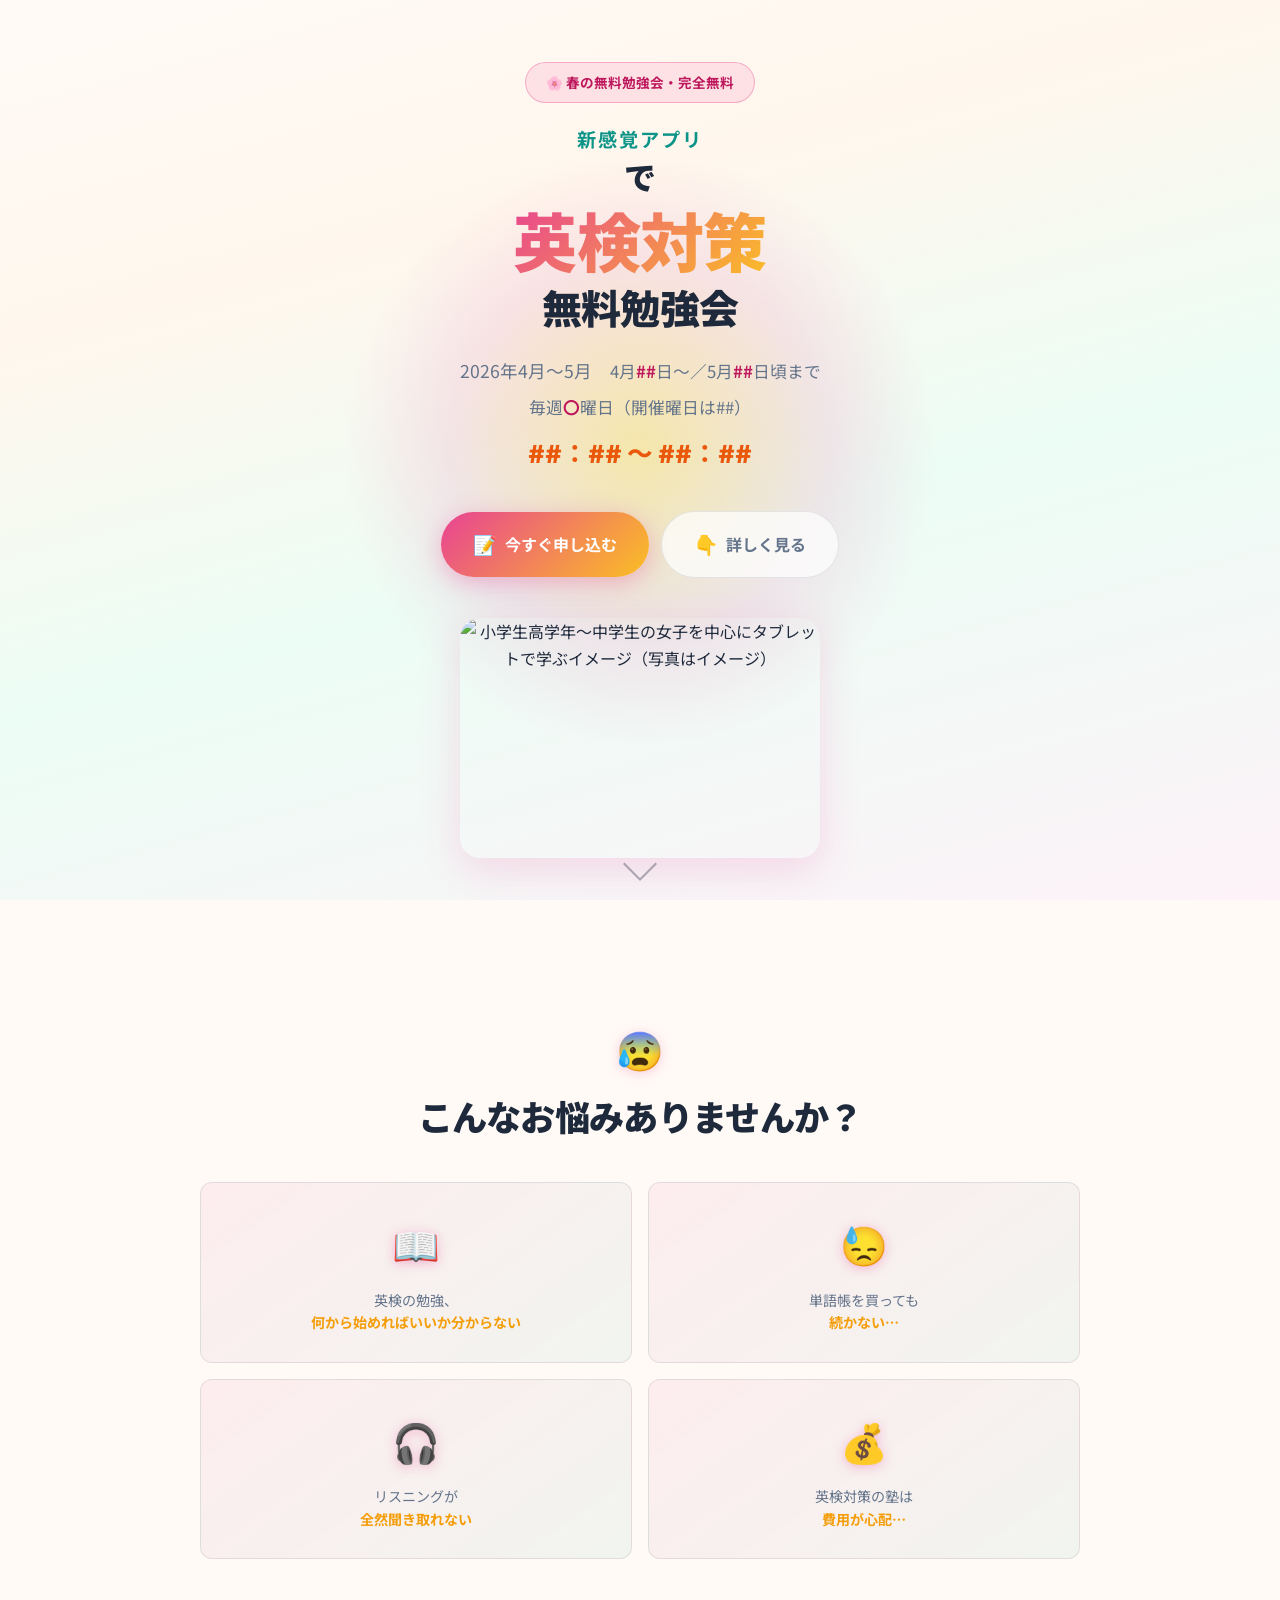
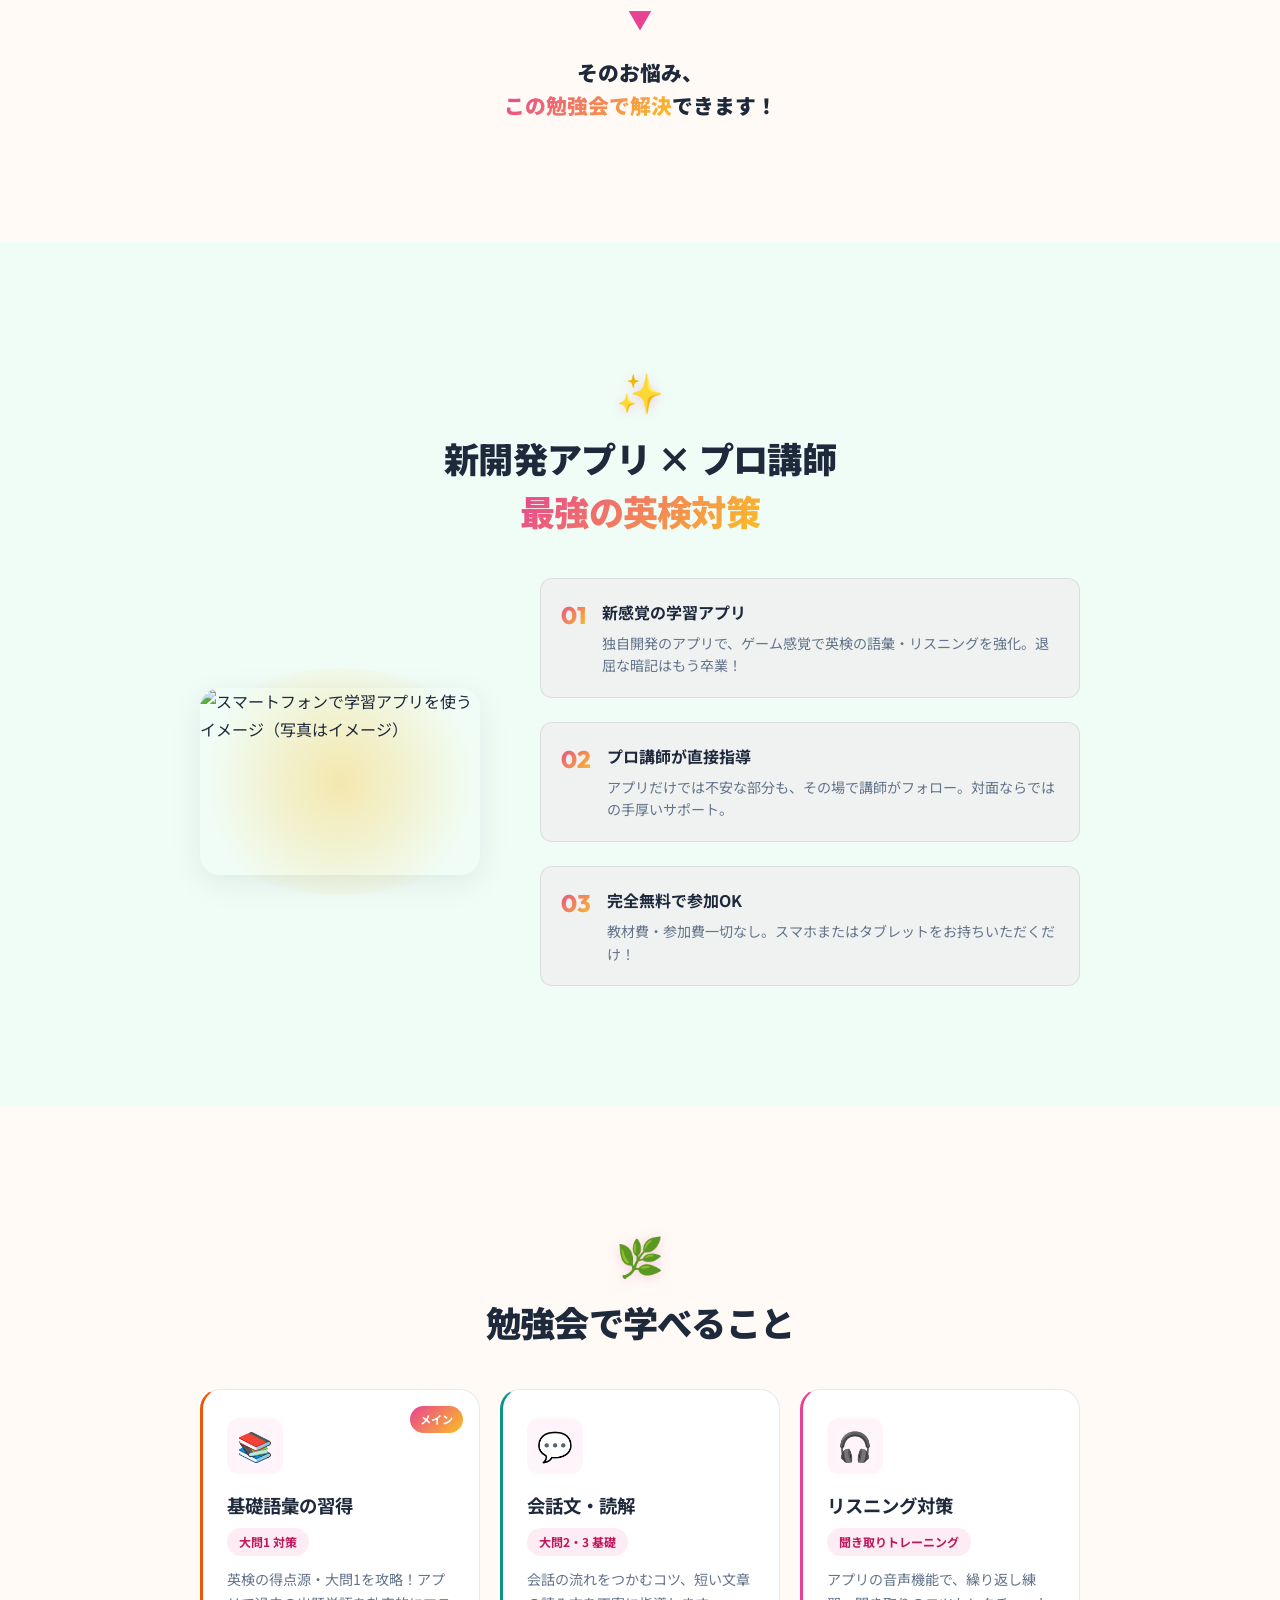
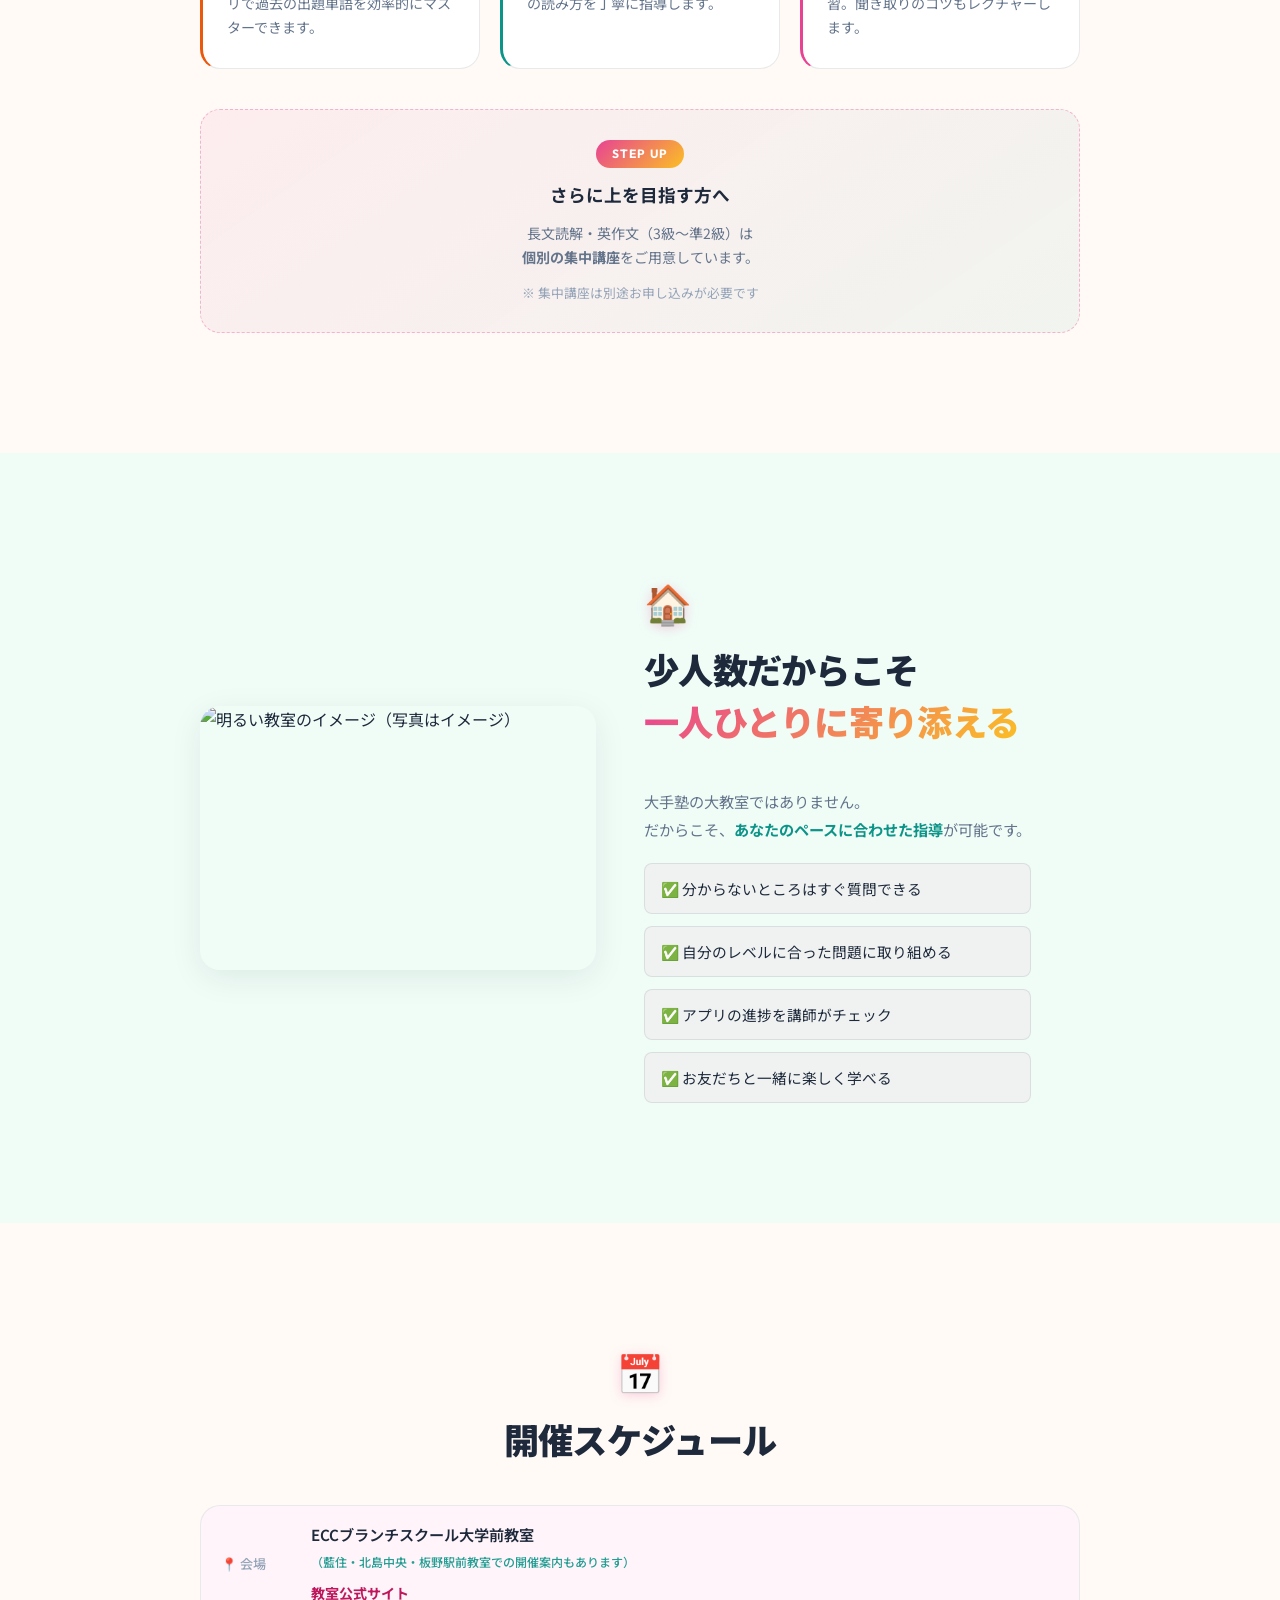
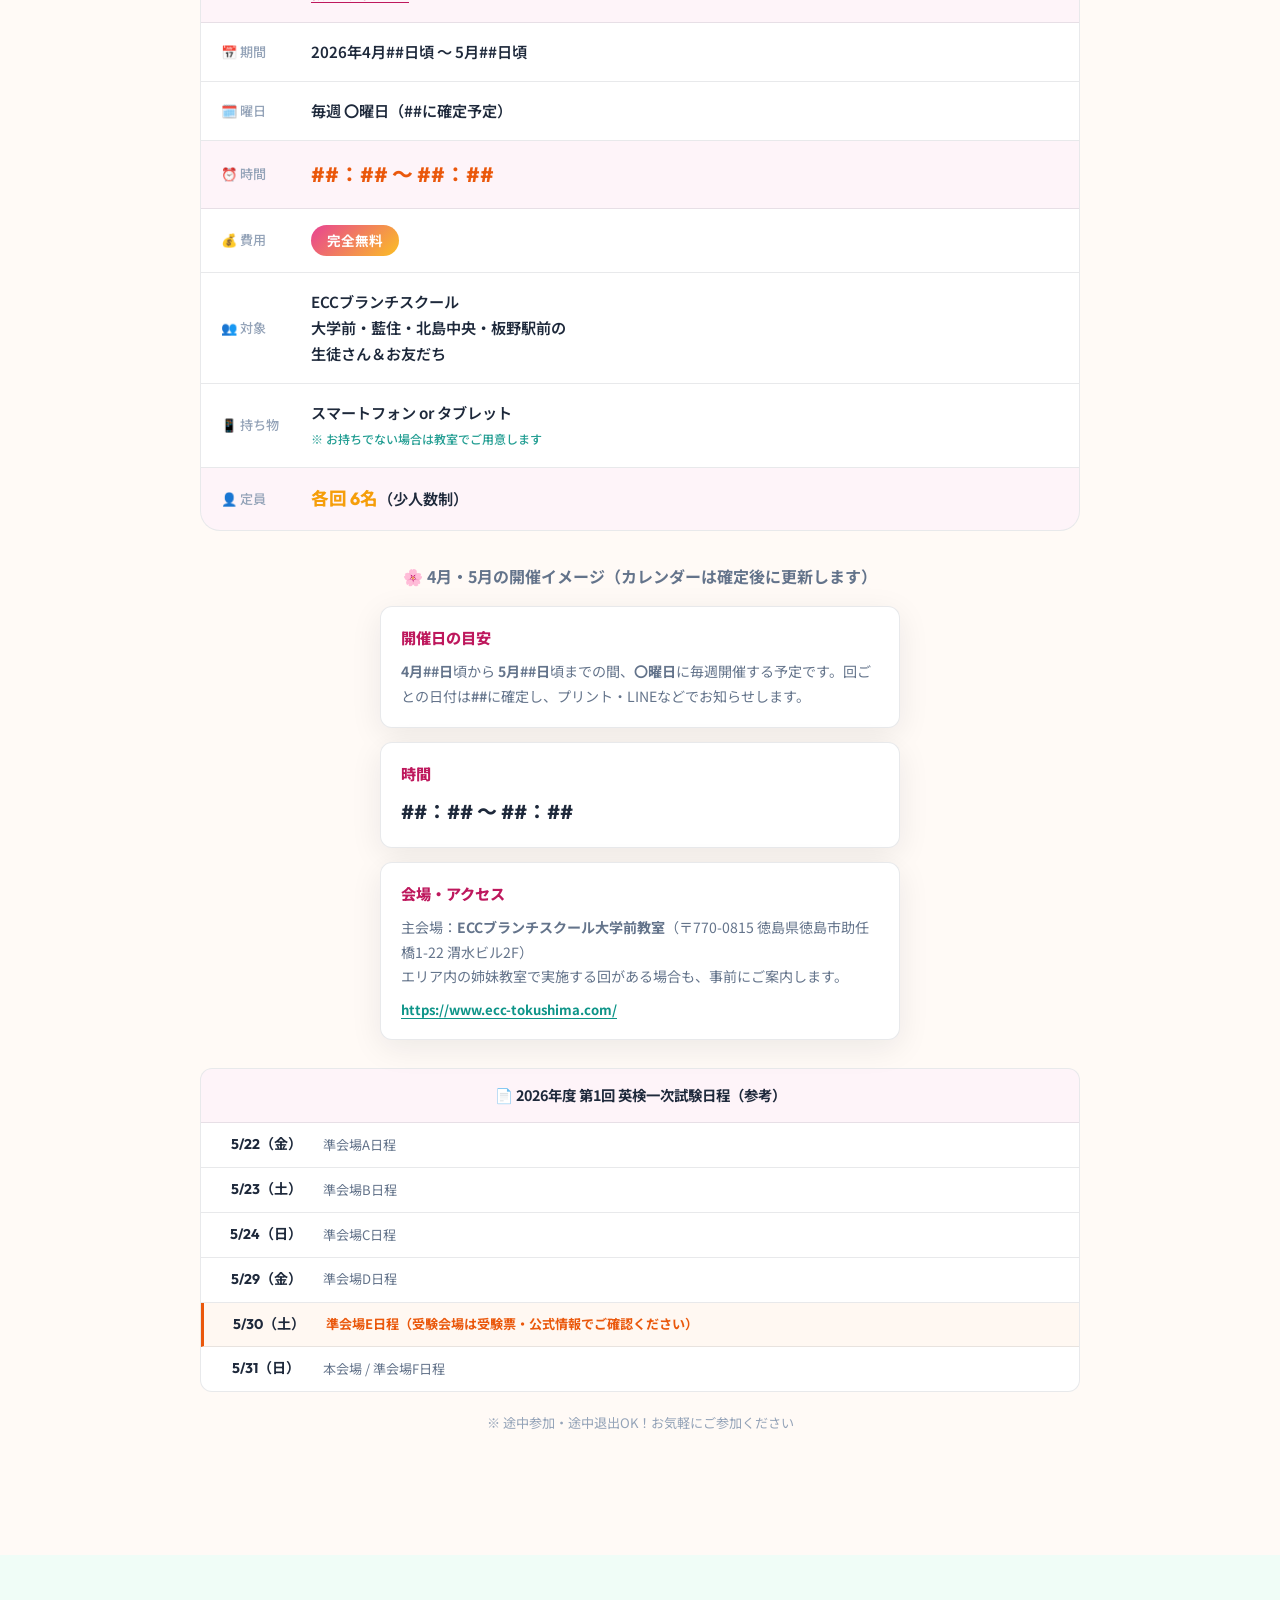
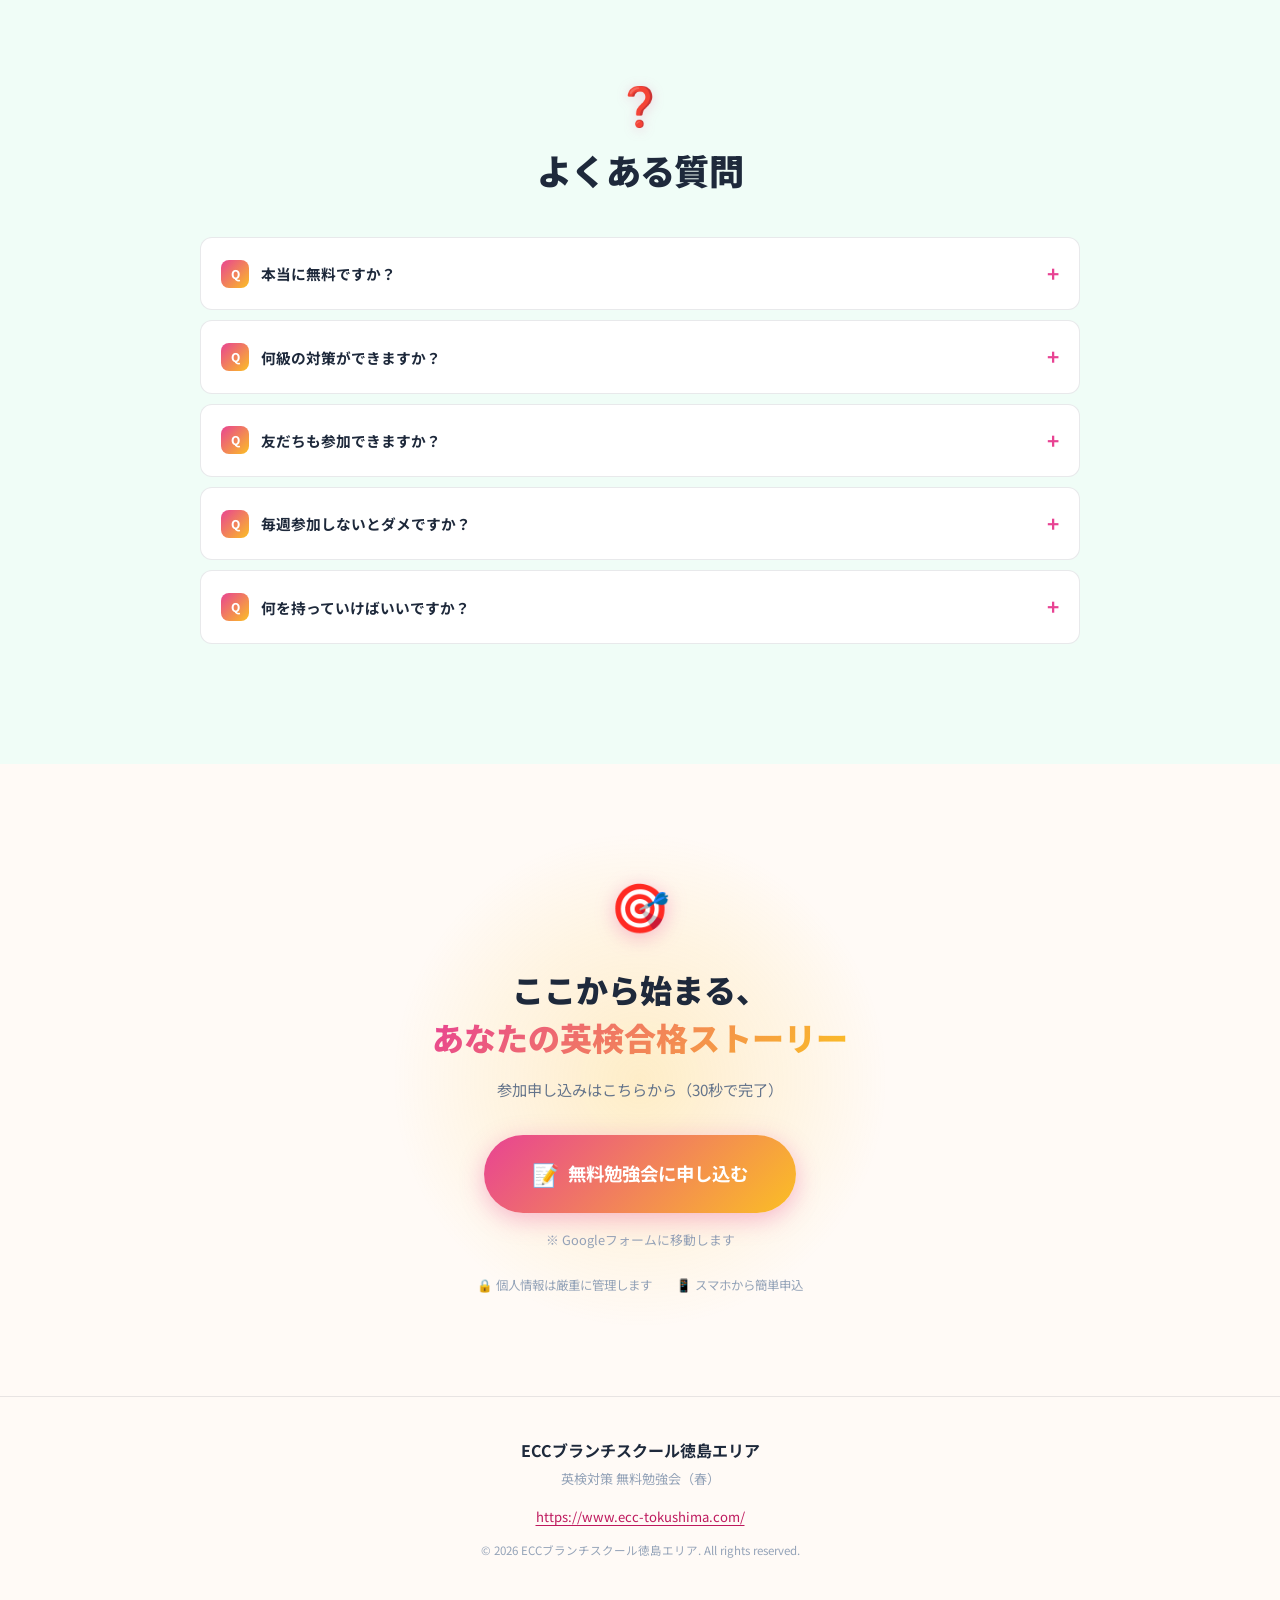
==== index.html @ e3e8e8b8 "Add files via upload" ====
<!DOCTYPE html>
<html lang="ja">
<head>
    <meta charset="UTF-8">
    <meta name="viewport" content="width=device-width, initial-scale=1.0">
    <title>英検対策 無料勉強会｜ECCブランチスクール徳島エリア</title>
    <meta name="description" content="新感覚アプリで英検対策！2026年春、ECC徳島エリアにて完全無料の勉強会。開催曜日・日時は確定次第ご案内。大学前・藍住・北島中央・板野駅前の生徒さん＆お友だち対象。">
    <link rel="preconnect" href="https://fonts.googleapis.com">
    <link rel="preconnect" href="https://fonts.gstatic.com" crossorigin>
    <link href="https://fonts.googleapis.com/css2?family=Noto+Sans+JP:wght@400;500;700;900&family=Outfit:wght@400;600;700;800&display=swap" rel="stylesheet">
    <link rel="stylesheet" href="style.css">
</head>
<body>
    <!-- Floating particles background -->
    <div class="particles" id="particles"></div>

    <!-- ===== HERO SECTION ===== -->
    <header class="hero" id="hero">
        <div class="hero__badge animate-fade-in">🌸 春の無料勉強会・完全無料</div>
        <h1 class="hero__title animate-fade-in-up">
            <span class="hero__title-accent">新感覚アプリ</span>で<br>
            <span class="hero__title-main">英検対策</span><br>
            <span class="hero__title-sub">無料勉強会</span>
        </h1>
        <p class="hero__subtitle animate-fade-in-up delay-1">
            2026年4月〜5月　<span class="hero__dates">4月<strong>##</strong>日〜／5月<strong>##</strong>日頃まで</span><br>
            <span class="hero__weekday">毎週<strong>〇</strong>曜日（開催曜日は##）</span><br>
            <span class="hero__time"><strong>##：##</strong> 〜 <strong>##：##</strong></span>
        </p>
        <div class="hero__cta animate-fade-in-up delay-2">
            <a href="https://forms.gle/BstxuWoHNqRtXBmQA" target="_blank" rel="noopener" class="btn btn--primary btn--glow">
                <span class="btn__icon">📝</span>
                今すぐ申し込む
            </a>
            <a href="#about" class="btn btn--ghost">
                <span class="btn__icon">👇</span>
                詳しく見る
            </a>
        </div>
        <div class="hero__image animate-fade-in-up delay-3">
            <img src="https://images.pexels.com/photos/5088187/pexels-photo-5088187.jpeg?auto=compress&amp;cs=tinysrgb&amp;w=900" alt="小学生高学年〜中学生の女子を中心にタブレットで学ぶイメージ（写真はイメージ）" loading="eager" width="900" height="600">
        </div>
        <div class="hero__scroll-hint">
            <div class="scroll-arrow"></div>
        </div>
    </header>

    <!-- ===== PAIN POINTS ===== -->
    <section class="pain" id="pain">
        <div class="container">
            <h2 class="section-title">
                <span class="section-title__emoji">😰</span>
                こんなお悩み<br class="sp-only">ありませんか？
            </h2>
            <div class="pain__grid">
                <div class="pain__card">
                    <div class="pain__icon">📖</div>
                    <p>英検の勉強、<br><strong>何から始めればいいか分からない</strong></p>
                </div>
                <div class="pain__card">
                    <div class="pain__icon">😓</div>
                    <p>単語帳を買っても<br><strong>続かない…</strong></p>
                </div>
                <div class="pain__card">
                    <div class="pain__icon">🎧</div>
                    <p>リスニングが<br><strong>全然聞き取れない</strong></p>
                </div>
                <div class="pain__card">
                    <div class="pain__icon">💰</div>
                    <p>英検対策の塾は<br><strong>費用が心配…</strong></p>
                </div>
            </div>
            <div class="pain__answer">
                <div class="pain__arrow">▼</div>
                <p class="pain__answer-text">
                    そのお悩み、<br>
                    <span class="gradient-text">この勉強会で解決</span>できます！
                </p>
            </div>
        </div>
    </section>

    <!-- ===== ABOUT ===== -->
    <section class="about" id="about">
        <div class="container">
            <h2 class="section-title">
                <span class="section-title__emoji">✨</span>
                新開発アプリ × プロ講師<br>
                <span class="section-title__accent">最強の英検対策</span>
            </h2>
            <div class="about__showcase">
                <div class="about__app-image">
                    <img src="https://images.unsplash.com/photo-1512941937669-90a1b58e7e9c?auto=format&amp;fit=crop&amp;w=700&amp;q=80" alt="スマートフォンで学習アプリを使うイメージ（写真はイメージ）" loading="lazy" width="700" height="467">
                    <div class="about__app-glow"></div>
                </div>
                <div class="about__description">
                    <div class="about__point">
                        <div class="about__point-number">01</div>
                        <div>
                            <h3>新感覚の学習アプリ</h3>
                            <p>独自開発のアプリで、ゲーム感覚で英検の語彙・リスニングを強化。退屈な暗記はもう卒業！</p>
                        </div>
                    </div>
                    <div class="about__point">
                        <div class="about__point-number">02</div>
                        <div>
                            <h3>プロ講師が直接指導</h3>
                            <p>アプリだけでは不安な部分も、その場で講師がフォロー。対面ならではの手厚いサポート。</p>
                        </div>
                    </div>
                    <div class="about__point">
                        <div class="about__point-number">03</div>
                        <div>
                            <h3>完全無料で参加OK</h3>
                            <p>教材費・参加費一切なし。スマホまたはタブレットをお持ちいただくだけ！</p>
                        </div>
                    </div>
                </div>
            </div>
        </div>
    </section>

    <!-- ===== FEATURES ===== -->
    <section class="features" id="features">
        <div class="container">
            <h2 class="section-title">
                <span class="section-title__emoji">🌿</span>
                勉強会で学べること
            </h2>
            <div class="features__grid">
                <div class="feature-card feature-card--vocab">
                    <div class="feature-card__icon-wrap">
                        <div class="feature-card__icon">📚</div>
                    </div>
                    <h3 class="feature-card__title">基礎語彙の習得</h3>
                    <p class="feature-card__tag">大問1 対策</p>
                    <p class="feature-card__desc">英検の得点源・大問1を攻略！アプリで過去の出題単語を効率的にマスターできます。</p>
                    <div class="feature-card__badge">メイン</div>
                </div>
                <div class="feature-card feature-card--reading">
                    <div class="feature-card__icon-wrap">
                        <div class="feature-card__icon">💬</div>
                    </div>
                    <h3 class="feature-card__title">会話文・読解</h3>
                    <p class="feature-card__tag">大問2・3 基礎</p>
                    <p class="feature-card__desc">会話の流れをつかむコツ、短い文章の読み方を丁寧に指導します。</p>
                </div>
                <div class="feature-card feature-card--listening">
                    <div class="feature-card__icon-wrap">
                        <div class="feature-card__icon">🎧</div>
                    </div>
                    <h3 class="feature-card__title">リスニング対策</h3>
                    <p class="feature-card__tag">聞き取りトレーニング</p>
                    <p class="feature-card__desc">アプリの音声機能で、繰り返し練習。聞き取りのコツもレクチャーします。</p>
                </div>
            </div>

            <!-- 集中講座 -->
            <div class="features__advanced">
                <div class="features__advanced-inner">
                    <div class="features__advanced-badge">STEP UP</div>
                    <h3>さらに上を目指す方へ</h3>
                    <p>長文読解・英作文（3級〜準2級）は<br>
                    <strong>個別の集中講座</strong>をご用意しています。</p>
                    <p class="features__advanced-note">※ 集中講座は別途お申し込みが必要です</p>
                </div>
            </div>
        </div>
    </section>

    <!-- ===== CLASSROOM ===== -->
    <section class="classroom" id="classroom">
        <div class="container">
            <div class="classroom__inner">
                <div class="classroom__image">
                    <img src="https://images.unsplash.com/photo-1580582932707-5202ecebd44d?auto=format&amp;fit=crop&amp;w=900&amp;q=80" alt="明るい教室のイメージ（写真はイメージ）" loading="lazy" width="900" height="600">
                </div>
                <div class="classroom__content">
                    <h2 class="section-title section-title--left">
                        <span class="section-title__emoji">🏠</span>
                        少人数だからこそ<br>
                        <span class="section-title__accent">一人ひとりに寄り添える</span>
                    </h2>
                    <p class="classroom__text">
                        大手塾の大教室ではありません。<br>
                        だからこそ、<strong>あなたのペースに合わせた指導</strong>が可能です。
                    </p>
                    <ul class="classroom__list">
                        <li>✅ 分からないところはすぐ質問できる</li>
                        <li>✅ 自分のレベルに合った問題に取り組める</li>
                        <li>✅ アプリの進捗を講師がチェック</li>
                        <li>✅ お友だちと一緒に楽しく学べる</li>
                    </ul>
                </div>
            </div>
        </div>
    </section>

    <!-- ===== SCHEDULE ===== -->
    <section class="schedule" id="schedule">
        <div class="container">
            <h2 class="section-title">
                <span class="section-title__emoji">📅</span>
                開催スケジュール
            </h2>
            <div class="schedule__card">
                <div class="schedule__row schedule__row--highlight">
                    <div class="schedule__label">📍 会場</div>
                    <div class="schedule__value">ECCブランチスクール大学前教室<br><span class="schedule__note-inline">（藍住・北島中央・板野駅前教室での開催案内もあります）</span><br><a href="https://www.ecc-tokushima.com/" target="_blank" rel="noopener" class="schedule__venue-link">教室公式サイト</a></div>
                </div>
                <div class="schedule__row">
                    <div class="schedule__label">📅 期間</div>
                    <div class="schedule__value">2026年4月<strong>##</strong>日頃 〜 5月<strong>##</strong>日頃</div>
                </div>
                <div class="schedule__row">
                    <div class="schedule__label">🗓️ 曜日</div>
                    <div class="schedule__value">毎週 <strong>〇</strong>曜日（<strong>##</strong>に確定予定）</div>
                </div>
                <div class="schedule__row schedule__row--highlight">
                    <div class="schedule__label">⏰ 時間</div>
                    <div class="schedule__value schedule__value--big"><strong>##：##</strong> 〜 <strong>##：##</strong></div>
                </div>
                <div class="schedule__row">
                    <div class="schedule__label">💰 費用</div>
                    <div class="schedule__value">
                        <span class="schedule__free">完全無料</span>
                    </div>
                </div>
                <div class="schedule__row">
                    <div class="schedule__label">👥 対象</div>
                    <div class="schedule__value">ECCブランチスクール<br>大学前・藍住・北島中央・板野駅前の<br>生徒さん＆お友だち</div>
                </div>
                <div class="schedule__row">
                    <div class="schedule__label">📱 持ち物</div>
                    <div class="schedule__value">スマートフォン or タブレット<br><span class="schedule__note-inline">※ お持ちでない場合は教室でご用意します</span></div>
                </div>
                <div class="schedule__row schedule__row--highlight">
                    <div class="schedule__label">👤 定員</div>
                    <div class="schedule__value"><span class="schedule__capacity">各回 6名</span>（少人数制）</div>
                </div>
            </div>

            <!-- 開催日・曜日はプレースホルダー（確定後に差し替え） -->
            <div class="schedule__calendar">
                <h3 class="schedule__calendar-title">🌸 4月・5月の開催イメージ（カレンダーは確定後に更新します）</h3>

                <div class="schedule__placeholder-wrap">
                    <div class="schedule__ph-card">
                        <h4 class="schedule__ph-heading">開催日の目安</h4>
                        <p class="schedule__ph-body"><strong>4月##日</strong>頃から <strong>5月##日</strong>頃までの間、<strong>〇曜日</strong>に毎週開催する予定です。回ごとの日付は<strong>##</strong>に確定し、プリント・LINEなどでお知らせします。</p>
                    </div>
                    <div class="schedule__ph-card">
                        <h4 class="schedule__ph-heading">時間</h4>
                        <p class="schedule__ph-body schedule__ph-time"><strong>##：##</strong> 〜 <strong>##：##</strong></p>
                    </div>
                    <div class="schedule__ph-card">
                        <h4 class="schedule__ph-heading">会場・アクセス</h4>
                        <p class="schedule__ph-body">主会場：<strong>ECCブランチスクール大学前教室</strong>（〒770-0815 徳島県徳島市助任橋1-22 渭水ビル2F）<br>エリア内の姉妹教室で実施する回がある場合も、事前にご案内します。</p>
                        <p class="schedule__ph-link"><a href="https://www.ecc-tokushima.com/" target="_blank" rel="noopener">https://www.ecc-tokushima.com/</a></p>
                    </div>
                </div>

                <!-- Exam schedule table -->
                <div class="exam-table">
                    <div class="exam-table__title">📄 2026年度 第1回 英検一次試験日程（参考）</div>
                    <div class="exam-table__row">
                        <span class="exam-table__date">5/22（金）</span>
                        <span class="exam-table__label">準会場A日程</span>
                    </div>
                    <div class="exam-table__row">
                        <span class="exam-table__date">5/23（土）</span>
                        <span class="exam-table__label">準会場B日程</span>
                    </div>
                    <div class="exam-table__row">
                        <span class="exam-table__date">5/24（日）</span>
                        <span class="exam-table__label">準会場C日程</span>
                    </div>
                    <div class="exam-table__row">
                        <span class="exam-table__date">5/29（金）</span>
                        <span class="exam-table__label">準会場D日程</span>
                    </div>
                    <div class="exam-table__row exam-table__row--highlight">
                        <span class="exam-table__date">5/30（土）</span>
                        <span class="exam-table__label exam-table__label--venue">準会場E日程（受験会場は受験票・公式情報でご確認ください）</span>
                    </div>
                    <div class="exam-table__row">
                        <span class="exam-table__date">5/31（日）</span>
                        <span class="exam-table__label">本会場 / 準会場F日程</span>
                    </div>
                </div>

                <p class="schedule__note">※ 途中参加・途中退出OK！お気軽にご参加ください</p>
            </div>
        </div>
    </section>

    <!-- ===== FAQ ===== -->
    <section class="faq" id="faq">
        <div class="container">
            <h2 class="section-title">
                <span class="section-title__emoji">❓</span>
                よくある質問
            </h2>
            <div class="faq__list">
                <details class="faq__item">
                    <summary class="faq__question">
                        <span class="faq__q">Q</span>
                        本当に無料ですか？
                    </summary>
                    <div class="faq__answer">
                        <span class="faq__a">A</span>
                        はい、完全無料です。教材費・参加費は一切かかりません。アプリも無料でご利用いただけます。
                    </div>
                </details>
                <details class="faq__item">
                    <summary class="faq__question">
                        <span class="faq__q">Q</span>
                        何級の対策ができますか？
                    </summary>
                    <div class="faq__answer">
                        <span class="faq__a">A</span>
                        5級〜準2級の大問1（語彙問題）、会話文読解、リスニングを中心に対策します。長文読解・英作文（3級〜準2級）は別途集中講座をご用意しています。
                    </div>
                </details>
                <details class="faq__item">
                    <summary class="faq__question">
                        <span class="faq__q">Q</span>
                        友だちも参加できますか？
                    </summary>
                    <div class="faq__answer">
                        <span class="faq__a">A</span>
                        もちろんです！ECCブランチスクール徳島エリア（大学前・藍住・北島中央・板野駅前）の生徒さんのお友だちであれば、塾生でなくても参加OKです。お誘い合わせの上、ぜひお越しください。
                    </div>
                </details>
                <details class="faq__item">
                    <summary class="faq__question">
                        <span class="faq__q">Q</span>
                        毎週参加しないとダメですか？
                    </summary>
                    <div class="faq__answer">
                        <span class="faq__a">A</span>
                        いいえ、出られる日だけの参加でOKです。途中参加・途中退出も自由です。
                    </div>
                </details>
                <details class="faq__item">
                    <summary class="faq__question">
                        <span class="faq__q">Q</span>
                        何を持っていけばいいですか？
                    </summary>
                    <div class="faq__answer">
                        <span class="faq__a">A</span>
                        スマートフォンまたはタブレットをお持ちください。筆記用具もあると便利です。
                    </div>
                </details>
            </div>
        </div>
    </section>

    <!-- ===== CTA (APPLY) ===== -->
    <section class="cta" id="apply">
        <div class="container">
            <div class="cta__inner">
                <div class="cta__emoji">🎯</div>
                <h2 class="cta__title">
                    ここから始まる、<br>
                    <span class="gradient-text">あなたの英検合格ストーリー</span>
                </h2>
                <p class="cta__subtitle">参加申し込みはこちらから（30秒で完了）</p>
                <a href="https://forms.gle/BstxuWoHNqRtXBmQA" target="_blank" rel="noopener" class="btn btn--primary btn--large btn--glow" id="apply-btn">
                    <span class="btn__icon">📝</span>
                    無料勉強会に申し込む
                </a>
                <p class="cta__note">※ Googleフォームに移動します</p>
                <div class="cta__trust">
                    <span>🔒 個人情報は厳重に管理します</span>
                    <span>📱 スマホから簡単申込</span>
                </div>
            </div>
        </div>
    </section>

    <!-- ===== FOOTER ===== -->
    <footer class="footer">
        <div class="container">
            <div class="footer__brand">ECCブランチスクール徳島エリア</div>
            <p class="footer__text">英検対策 無料勉強会（春）</p>
            <p class="footer__link"><a href="https://www.ecc-tokushima.com/" target="_blank" rel="noopener">https://www.ecc-tokushima.com/</a></p>
            <p class="footer__copy">&copy; 2026 ECCブランチスクール徳島エリア. All rights reserved.</p>
        </div>
    </footer>

    <script src="script.js"></script>
</body>
</html>
---- style.css ----
/* ===== DESIGN TOKENS（春・明るいトーン／ECC徳島LP） ===== */
:root {
    /* Colors */
    --color-bg: #fffaf6;
    --color-bg-alt: #f0fdf7;
    --color-bg-card: #ffffff;
    --color-bg-card-hover: #fff5f8;
    --color-surface: rgba(232, 67, 147, 0.06);
    --color-surface-hover: rgba(13, 148, 136, 0.08);
    --color-border: rgba(30, 41, 59, 0.1);

    --color-primary: #e84393;
    --color-primary-light: #f472b6;
    --color-primary-dark: #be185d;
    --color-secondary: #0d9488;
    --color-secondary-light: #2dd4bf;
    --color-accent: #f59e0b;
    --color-accent-warm: #ea580c;

    --color-text: #1e293b;
    --color-text-muted: #64748b;
    --color-text-dim: #94a3b8;

    /* Gradients */
    --gradient-primary: linear-gradient(135deg, #e84393, #fbbf24);
    --gradient-hero: linear-gradient(165deg, #fffaf6 0%, #fff7ed 28%, #ecfdf5 58%, #fdf2f8 100%);
    --gradient-card: linear-gradient(145deg, rgba(232, 67, 147, 0.07), rgba(13, 148, 136, 0.06));
    --gradient-glow: linear-gradient(135deg, #e84393, #fbbf24);

    /* Typography */
    --font-primary: 'Noto Sans JP', sans-serif;
    --font-display: 'Outfit', 'Noto Sans JP', sans-serif;

    /* Spacing */
    --section-padding: 80px 0;
    --container-padding: 0 20px;

    /* Radius */
    --radius-sm: 8px;
    --radius-md: 12px;
    --radius-lg: 20px;
    --radius-xl: 28px;
    --radius-full: 9999px;

    /* Shadows */
    --shadow-card: 0 8px 32px rgba(15, 23, 42, 0.08);
    --shadow-glow: 0 12px 40px rgba(232, 67, 147, 0.18);
    --shadow-glow-strong: 0 16px 48px rgba(232, 67, 147, 0.28);
}

/* ===== RESET & BASE ===== */
*, *::before, *::after {
    box-sizing: border-box;
    margin: 0;
    padding: 0;
}

html {
    scroll-behavior: smooth;
    -webkit-text-size-adjust: 100%;
}

body {
    font-family: var(--font-primary);
    background: var(--color-bg);
    color: var(--color-text);
    line-height: 1.7;
    overflow-x: hidden;
    -webkit-font-smoothing: antialiased;
    -moz-osx-font-smoothing: grayscale;
}

img {
    max-width: 100%;
    height: auto;
    display: block;
}

a {
    text-decoration: none;
    color: inherit;
}

.container {
    max-width: 800px;
    margin: 0 auto;
    padding: var(--container-padding);
}

.sp-only {
    display: inline;
}

/* ===== PARTICLES ===== */
.particles {
    position: fixed;
    top: 0;
    left: 0;
    width: 100%;
    height: 100%;
    pointer-events: none;
    z-index: 0;
    overflow: hidden;
}

.particle {
    position: absolute;
    border-radius: 50%;
    opacity: 0.35;
    animation: float-particle linear infinite;
}

@keyframes float-particle {
    0% {
        transform: translateY(100vh) rotate(0deg);
        opacity: 0;
    }
    10% {
        opacity: 0.15;
    }
    90% {
        opacity: 0.15;
    }
    100% {
        transform: translateY(-10vh) rotate(360deg);
        opacity: 0;
    }
}

/* ===== ANIMATIONS ===== */
.animate-fade-in {
    animation: fadeIn 0.8s ease-out forwards;
}

.animate-fade-in-up {
    opacity: 0;
    animation: fadeInUp 0.8s ease-out forwards;
}

.delay-1 { animation-delay: 0.2s; }
.delay-2 { animation-delay: 0.4s; }
.delay-3 { animation-delay: 0.6s; }

@keyframes fadeIn {
    from { opacity: 0; }
    to { opacity: 1; }
}

@keyframes fadeInUp {
    from {
        opacity: 0;
        transform: translateY(30px);
    }
    to {
        opacity: 1;
        transform: translateY(0);
    }
}

/* Scroll-triggered animations */
.reveal {
    opacity: 0;
    transform: translateY(40px);
    transition: opacity 0.7s ease, transform 0.7s ease;
}

.reveal.visible {
    opacity: 1;
    transform: translateY(0);
}

/* ===== GRADIENT TEXT ===== */
.gradient-text {
    background: var(--gradient-primary);
    -webkit-background-clip: text;
    -webkit-text-fill-color: transparent;
    background-clip: text;
}

/* ===== SECTION TITLE ===== */
.section-title {
    font-family: var(--font-primary);
    font-size: 1.6rem;
    font-weight: 900;
    text-align: center;
    line-height: 1.5;
    margin-bottom: 40px;
    letter-spacing: -0.02em;
}

.section-title--left {
    text-align: left;
}

.section-title__emoji {
    display: block;
    font-size: 2.4rem;
    margin-bottom: 12px;
    filter: drop-shadow(0 2px 6px rgba(232, 67, 147, 0.25));
}

.section-title__accent {
    background: var(--gradient-primary);
    -webkit-background-clip: text;
    -webkit-text-fill-color: transparent;
    background-clip: text;
}

/* ===== BUTTONS ===== */
.btn {
    display: inline-flex;
    align-items: center;
    justify-content: center;
    gap: 8px;
    padding: 16px 32px;
    border-radius: var(--radius-full);
    font-family: var(--font-primary);
    font-weight: 700;
    font-size: 1rem;
    cursor: pointer;
    transition: all 0.3s ease;
    border: none;
    position: relative;
    overflow: hidden;
}

.btn--primary {
    background: var(--gradient-primary);
    color: #fff;
    box-shadow: 0 6px 24px rgba(232, 67, 147, 0.35);
}

.btn--primary:hover {
    transform: translateY(-2px);
    box-shadow: var(--shadow-glow-strong);
}

.btn--primary:active {
    transform: translateY(0);
}

.btn--ghost {
    background: rgba(255, 255, 255, 0.7);
    color: var(--color-text-muted);
    border: 1px solid var(--color-border);
}

.btn--ghost:hover {
    background: #fff;
    color: var(--color-text);
    border-color: rgba(232, 67, 147, 0.35);
}

.btn--large {
    padding: 20px 48px;
    font-size: 1.15rem;
}

.btn--glow::before {
    content: '';
    position: absolute;
    top: -2px;
    left: -2px;
    right: -2px;
    bottom: -2px;
    background: var(--gradient-glow);
    border-radius: var(--radius-full);
    z-index: -1;
    opacity: 0;
    transition: opacity 0.3s ease;
    filter: blur(12px);
}

.btn--glow:hover::before {
    opacity: 1;
}

.btn__icon {
    font-size: 1.2em;
}

/* ===== HERO ===== */
.hero {
    position: relative;
    min-height: 100vh;
    display: flex;
    flex-direction: column;
    align-items: center;
    justify-content: center;
    text-align: center;
    padding: 60px 20px 40px;
    background: var(--gradient-hero);
    z-index: 1;
    overflow: hidden;
}

.hero::before {
    content: '';
    position: absolute;
    top: 50%;
    left: 50%;
    transform: translate(-50%, -50%);
    width: 600px;
    height: 600px;
    background: radial-gradient(circle, rgba(251, 191, 36, 0.35), rgba(232, 67, 147, 0.12) 45%, transparent 70%);
    z-index: -1;
}

.hero__badge {
    display: inline-block;
    background: rgba(232, 67, 147, 0.12);
    border: 1px solid rgba(232, 67, 147, 0.35);
    color: var(--color-primary-dark);
    padding: 8px 20px;
    border-radius: var(--radius-full);
    font-size: 0.85rem;
    font-weight: 700;
    margin-bottom: 24px;
    backdrop-filter: blur(10px);
}

.hero__title {
    font-family: var(--font-primary);
    font-weight: 900;
    line-height: 1.3;
    margin-bottom: 20px;
    letter-spacing: -0.02em;
}

.hero__title-accent {
    font-size: 1rem;
    display: block;
    color: var(--color-secondary);
    font-weight: 700;
    letter-spacing: 0.1em;
    margin-bottom: 4px;
}

.hero__title-main {
    font-size: 3rem;
    background: var(--gradient-primary);
    -webkit-background-clip: text;
    -webkit-text-fill-color: transparent;
    background-clip: text;
}

.hero__title-sub {
    font-size: 2rem;
    color: var(--color-text);
    -webkit-text-fill-color: var(--color-text);
}

.hero__subtitle {
    font-size: 1.1rem;
    color: var(--color-text-muted);
    margin-bottom: 32px;
    line-height: 2;
}

.hero__time {
    font-family: var(--font-display);
    font-size: 1.6rem;
    font-weight: 800;
    color: var(--color-accent-warm);
    display: block;
    margin-top: 4px;
}

.hero__cta {
    display: flex;
    flex-direction: column;
    gap: 12px;
    align-items: center;
    margin-bottom: 40px;
}

.hero__image {
    max-width: 360px;
    margin: 0 auto;
    border-radius: var(--radius-lg);
    overflow: hidden;
    box-shadow: var(--shadow-glow);
}

.hero__image img {
    border-radius: var(--radius-lg);
}

.hero__scroll-hint {
    position: absolute;
    bottom: 24px;
    left: 50%;
    transform: translateX(-50%);
}

.scroll-arrow {
    width: 24px;
    height: 24px;
    border-right: 2px solid rgba(30, 41, 59, 0.35);
    border-bottom: 2px solid rgba(30, 41, 59, 0.35);
    transform: rotate(45deg);
    animation: bounce 2s ease-in-out infinite;
}

@keyframes bounce {
    0%, 100% { transform: rotate(45deg) translateY(0); opacity: 0.3; }
    50% { transform: rotate(45deg) translateY(8px); opacity: 0.8; }
}

/* ===== PAIN POINTS ===== */
.pain {
    padding: var(--section-padding);
    position: relative;
    z-index: 1;
}

.pain__grid {
    display: grid;
    grid-template-columns: 1fr 1fr;
    gap: 12px;
    margin-bottom: 40px;
}

.pain__card {
    background: var(--gradient-card);
    border: 1px solid var(--color-border);
    border-radius: var(--radius-md);
    padding: 24px 16px;
    text-align: center;
    transition: transform 0.3s ease, border-color 0.3s ease;
}

.pain__card:hover {
    transform: translateY(-4px);
    border-color: rgba(232, 67, 147, 0.35);
}

.pain__icon {
    font-size: 2.4rem;
    margin-bottom: 12px;
    filter: drop-shadow(0 2px 6px rgba(232, 67, 147, 0.35));
}

.pain__card p {
    font-size: 0.88rem;
    line-height: 1.6;
    color: var(--color-text-muted);
}

.pain__card strong {
    color: var(--color-accent);
    font-weight: 700;
}

.pain__answer {
    text-align: center;
}

.pain__arrow {
    font-size: 1.5rem;
    color: var(--color-primary);
    animation: bounce-down 1.5s ease-in-out infinite;
    margin-bottom: 16px;
}

@keyframes bounce-down {
    0%, 100% { transform: translateY(0); }
    50% { transform: translateY(8px); }
}

.pain__answer-text {
    font-size: 1.3rem;
    font-weight: 900;
    line-height: 1.6;
}

/* ===== ABOUT ===== */
.about {
    padding: var(--section-padding);
    background: var(--color-bg-alt);
    position: relative;
    z-index: 1;
}

.about__showcase {
    display: flex;
    flex-direction: column;
    gap: 40px;
    align-items: center;
}

.about__app-image {
    position: relative;
    max-width: 280px;
    margin: 0 auto;
}

.about__app-image img {
    border-radius: var(--radius-lg);
    box-shadow: var(--shadow-card);
}

.about__app-glow {
    position: absolute;
    inset: -20px;
    background: radial-gradient(circle, rgba(251, 191, 36, 0.35), transparent 70%);
    z-index: -1;
    border-radius: 50%;
    animation: pulse-glow 3s ease-in-out infinite;
}

@keyframes pulse-glow {
    0%, 100% { opacity: 0.5; transform: scale(1); }
    50% { opacity: 1; transform: scale(1.05); }
}

.about__description {
    display: flex;
    flex-direction: column;
    gap: 24px;
}

.about__point {
    display: flex;
    gap: 16px;
    align-items: flex-start;
    padding: 20px;
    background: var(--color-surface);
    border-radius: var(--radius-md);
    border: 1px solid var(--color-border);
    transition: transform 0.3s ease, border-color 0.3s ease;
}

.about__point:hover {
    transform: translateX(4px);
    border-color: rgba(232, 67, 147, 0.35);
}

.about__point-number {
    font-family: var(--font-display);
    font-size: 1.5rem;
    font-weight: 800;
    background: var(--gradient-primary);
    -webkit-background-clip: text;
    -webkit-text-fill-color: transparent;
    background-clip: text;
    flex-shrink: 0;
    line-height: 1;
    padding-top: 4px;
}

.about__point h3 {
    font-size: 1rem;
    font-weight: 700;
    margin-bottom: 6px;
    color: var(--color-text);
}

.about__point p {
    font-size: 0.88rem;
    color: var(--color-text-muted);
    line-height: 1.6;
}

/* ===== FEATURES ===== */
.features {
    padding: var(--section-padding);
    position: relative;
    z-index: 1;
}

.features__grid {
    display: flex;
    flex-direction: column;
    gap: 16px;
    margin-bottom: 40px;
}

.feature-card {
    background: var(--color-bg-card);
    border: 1px solid var(--color-border);
    border-radius: var(--radius-lg);
    padding: 28px 24px;
    position: relative;
    overflow: hidden;
    transition: transform 0.3s ease, box-shadow 0.3s ease;
}

.feature-card:hover {
    transform: translateY(-4px);
    box-shadow: var(--shadow-glow);
}

.feature-card--vocab { border-left: 3px solid var(--color-accent-warm); }
.feature-card--reading { border-left: 3px solid var(--color-secondary); }
.feature-card--listening { border-left: 3px solid var(--color-primary); }

.feature-card__icon-wrap {
    width: 56px;
    height: 56px;
    background: var(--color-surface);
    border-radius: var(--radius-md);
    display: flex;
    align-items: center;
    justify-content: center;
    margin-bottom: 16px;
}

.feature-card__icon {
    font-size: 1.8rem;
}

.feature-card__title {
    font-size: 1.15rem;
    font-weight: 700;
    margin-bottom: 6px;
}

.feature-card__tag {
    display: inline-block;
    font-size: 0.75rem;
    font-weight: 700;
    color: var(--color-primary-dark);
    background: rgba(232, 67, 147, 0.1);
    padding: 4px 12px;
    border-radius: var(--radius-full);
    margin-bottom: 12px;
}

.feature-card__desc {
    font-size: 0.88rem;
    color: var(--color-text-muted);
    line-height: 1.7;
}

.feature-card__badge {
    position: absolute;
    top: 16px;
    right: 16px;
    background: var(--gradient-glow);
    color: #fff;
    font-size: 0.7rem;
    font-weight: 700;
    padding: 4px 10px;
    border-radius: var(--radius-full);
}

/* Advanced section */
.features__advanced {
    background: var(--gradient-card);
    border: 1px dashed rgba(232, 67, 147, 0.35);
    border-radius: var(--radius-lg);
    overflow: hidden;
}

.features__advanced-inner {
    padding: 28px 24px;
    text-align: center;
}

.features__advanced-badge {
    display: inline-block;
    background: var(--gradient-primary);
    color: #fff;
    font-family: var(--font-display);
    font-size: 0.75rem;
    font-weight: 700;
    padding: 4px 16px;
    border-radius: var(--radius-full);
    margin-bottom: 12px;
    letter-spacing: 0.1em;
}

.features__advanced h3 {
    font-size: 1.1rem;
    font-weight: 700;
    margin-bottom: 12px;
}

.features__advanced p {
    font-size: 0.88rem;
    color: var(--color-text-muted);
    line-height: 1.7;
}

.features__advanced-note {
    font-size: 0.8rem !important;
    color: var(--color-text-dim) !important;
    margin-top: 12px;
}

/* ===== CLASSROOM ===== */
.classroom {
    padding: var(--section-padding);
    background: var(--color-bg-alt);
    position: relative;
    z-index: 1;
}

.classroom__inner {
    display: flex;
    flex-direction: column;
    gap: 32px;
}

.classroom__image {
    border-radius: var(--radius-lg);
    overflow: hidden;
    box-shadow: var(--shadow-card);
}

.classroom__image img {
    border-radius: var(--radius-lg);
    width: 100%;
}

.classroom__text {
    font-size: 0.95rem;
    color: var(--color-text-muted);
    line-height: 1.8;
    margin-bottom: 20px;
}

.classroom__text strong {
    color: var(--color-secondary);
}

.classroom__list {
    list-style: none;
    display: flex;
    flex-direction: column;
    gap: 12px;
}

.classroom__list li {
    font-size: 0.92rem;
    padding: 12px 16px;
    background: var(--color-surface);
    border-radius: var(--radius-sm);
    border: 1px solid var(--color-border);
    transition: transform 0.2s ease;
}

.classroom__list li:hover {
    transform: translateX(4px);
}

/* ===== SCHEDULE ===== */
.schedule {
    padding: var(--section-padding);
    position: relative;
    z-index: 1;
}

.schedule__card {
    background: var(--color-bg-card);
    border: 1px solid var(--color-border);
    border-radius: var(--radius-lg);
    overflow: hidden;
    margin-bottom: 32px;
}

.schedule__row {
    display: flex;
    align-items: center;
    padding: 16px 20px;
    border-bottom: 1px solid var(--color-border);
}

.schedule__row:last-child {
    border-bottom: none;
}

.schedule__row--highlight {
    background: rgba(232, 67, 147, 0.06);
}

.schedule__label {
    width: 90px;
    flex-shrink: 0;
    font-size: 0.82rem;
    color: var(--color-text-dim);
    font-weight: 500;
}

.schedule__value {
    font-size: 0.95rem;
    font-weight: 600;
}

.schedule__value--big {
    font-family: var(--font-display);
    font-size: 1.3rem;
    font-weight: 800;
    color: var(--color-accent-warm);
}

.schedule__free {
    display: inline-block;
    background: var(--gradient-primary);
    color: #fff;
    font-size: 0.85rem;
    font-weight: 700;
    padding: 4px 16px;
    border-radius: var(--radius-full);
}

.schedule__capacity {
    font-family: var(--font-display);
    font-size: 1.1rem;
    font-weight: 800;
    color: var(--color-accent);
}

.schedule__note-inline {
    font-size: 0.75rem;
    font-weight: 500;
    color: var(--color-secondary);
    opacity: 0.9;
}

/* Calendar - Full Grid */
.schedule__calendar {
    text-align: center;
}

.schedule__calendar-title {
    font-size: 1rem;
    font-weight: 700;
    margin-bottom: 16px;
    color: var(--color-text-muted);
}

/* Legend */
.cal-legend {
    display: flex;
    justify-content: center;
    gap: 16px;
    margin-bottom: 20px;
    flex-wrap: wrap;
}

.cal-legend__item {
    display: flex;
    align-items: center;
    gap: 6px;
    font-size: 0.75rem;
    color: var(--color-text-muted);
}

.cal-legend__dot {
    width: 10px;
    height: 10px;
    border-radius: 50%;
}

.cal-legend__dot--session {
    background: var(--color-primary);
    box-shadow: 0 0 6px rgba(232, 67, 147, 0.45);
}

.cal-legend__dot--exam-school {
    background: var(--color-accent);
    box-shadow: 0 0 6px rgba(255, 107, 157, 0.6);
}

.cal-legend__dot--exam-venue {
    background: var(--color-accent-warm);
    box-shadow: 0 0 6px rgba(255, 170, 92, 0.6);
}

.schedule__months {
    display: flex;
    flex-direction: column;
    gap: 20px;
}

.schedule__month {
    background: var(--color-bg-card);
    border: 1px solid var(--color-border);
    border-radius: var(--radius-md);
    padding: 16px 12px;
}

.schedule__month-name {
    font-family: var(--font-display);
    font-size: 1.8rem;
    font-weight: 800;
    color: var(--color-primary-light);
    margin-bottom: 12px;
    text-align: center;
}

.schedule__month-sub {
    font-size: 1rem;
    font-weight: 700;
}

.schedule__month-year {
    font-size: 0.75rem;
    font-weight: 600;
    color: var(--color-text-dim);
    margin-left: 4px;
}

/* Calendar Grid */
.cal-grid {
    display: grid;
    grid-template-columns: repeat(7, 1fr);
    gap: 4px;
}

.cal-head {
    font-size: 0.7rem;
    font-weight: 700;
    color: var(--color-text-dim);
    padding: 6px 0;
    text-align: center;
}

.cal-head--sun {
    color: var(--color-accent);
}

.cal-head--sat {
    color: var(--color-primary-light);
}

/* Day cells */
.cal-day {
    position: relative;
    display: flex;
    flex-direction: column;
    align-items: center;
    justify-content: center;
    aspect-ratio: 1;
    border-radius: var(--radius-sm);
    font-family: var(--font-display);
    font-size: 0.88rem;
    font-weight: 600;
    color: var(--color-text);
    background: transparent;
    transition: all 0.2s ease;
    min-height: 40px;
}

.cal-day--empty {
    visibility: hidden;
}

.cal-day--past {
    opacity: 0.3;
}

.cal-day--sun {
    color: rgba(255, 107, 157, 0.7);
}

.cal-day--sat {
    color: var(--color-primary-light);
}

.cal-day--today {
    background: rgba(251, 191, 36, 0.25);
    border: 1px solid rgba(245, 158, 11, 0.45);
    border-radius: 50%;
    font-weight: 800;
}

/* Session day - purple glow */
.cal-day--session {
    background: rgba(232, 67, 147, 0.14);
    border: 1.5px solid rgba(232, 67, 147, 0.45);
    border-radius: var(--radius-sm);
    color: var(--color-primary-dark);
    font-weight: 800;
    box-shadow: 0 4px 14px rgba(232, 67, 147, 0.15);
}

.cal-day--session:hover {
    background: rgba(232, 67, 147, 0.22);
    transform: translateY(-2px);
    box-shadow: 0 6px 18px rgba(232, 67, 147, 0.22);
}

/* Exam - school (pink) */
.cal-day--exam-school {
    background: rgba(255, 107, 157, 0.2);
    border: 1.5px solid rgba(255, 107, 157, 0.5);
    border-radius: var(--radius-sm);
    color: var(--color-accent);
    font-weight: 800;
    box-shadow: 0 0 12px rgba(255, 107, 157, 0.25);
    animation: pulse-exam 2s ease-in-out infinite;
}

/* Exam - venue (orange) */
.cal-day--exam-venue {
    background: rgba(255, 170, 92, 0.2);
    border: 1.5px solid rgba(255, 170, 92, 0.5);
    border-radius: var(--radius-sm);
    color: var(--color-accent-warm);
    font-weight: 800;
    box-shadow: 0 0 12px rgba(255, 170, 92, 0.25);
    animation: pulse-exam 2s ease-in-out infinite;
    animation-delay: 0.5s;
}

@keyframes pulse-exam {
    0%, 100% { box-shadow: 0 0 12px rgba(255, 107, 157, 0.2); }
    50% { box-shadow: 0 0 24px rgba(255, 107, 157, 0.4); }
}

/* Labels under date */
.cal-label {
    position: absolute;
    bottom: 1px;
    left: 50%;
    transform: translateX(-50%);
    font-size: 0.42rem;
    font-weight: 700;
    white-space: nowrap;
    color: var(--color-primary-light);
    font-family: var(--font-primary);
    letter-spacing: -0.02em;
}

.cal-label--exam {
    color: var(--color-accent-warm);
    font-size: 0.38rem;
}

.cal-label--exam-other {
    color: var(--color-accent);
    font-size: 0.38rem;
}

.cal-label--exam-main {
    color: #ff4444;
    font-size: 0.38rem;
}

/* Exam - other venues (pink) */
.cal-day--exam-other {
    background: rgba(255, 107, 157, 0.12);
    border: 1.5px solid rgba(255, 107, 157, 0.35);
    border-radius: var(--radius-sm);
    color: var(--color-accent);
    font-weight: 700;
}

/* Exam - main venue (red) */
.cal-day--exam-main {
    background: rgba(255, 68, 68, 0.15);
    border: 1.5px solid rgba(255, 68, 68, 0.4);
    border-radius: var(--radius-sm);
    color: #ff6666;
    font-weight: 800;
}

/* Legend dots - new */
.cal-legend__dot--exam-other {
    background: var(--color-accent);
    box-shadow: 0 0 6px rgba(255, 107, 157, 0.6);
}

.cal-legend__dot--exam-main {
    background: #ff4444;
    box-shadow: 0 0 6px rgba(255, 68, 68, 0.6);
}

/* ===== Exam Schedule Table ===== */
.exam-table {
    margin-top: 24px;
    background: var(--color-bg-card);
    border: 1px solid var(--color-border);
    border-radius: var(--radius-md);
    overflow: hidden;
}

.exam-table__title {
    padding: 14px 20px;
    font-size: 0.9rem;
    font-weight: 700;
    color: var(--color-text);
    background: rgba(232, 67, 147, 0.06);
    border-bottom: 1px solid var(--color-border);
    text-align: center;
}

.exam-table__row {
    display: flex;
    align-items: center;
    padding: 10px 20px;
    border-bottom: 1px solid var(--color-border);
    gap: 12px;
}

.exam-table__row:last-child {
    border-bottom: none;
}

.exam-table__row--highlight {
    background: rgba(255, 170, 92, 0.08);
    border-left: 3px solid var(--color-accent-warm);
}

.exam-table__date {
    font-family: var(--font-display);
    font-size: 0.88rem;
    font-weight: 700;
    color: var(--color-text);
    width: 90px;
    flex-shrink: 0;
}

.exam-table__label {
    font-size: 0.82rem;
    color: var(--color-text-muted);
}

.exam-table__label--venue {
    color: var(--color-accent-warm);
    font-weight: 700;
}

.schedule__note {
    margin-top: 20px;
    font-size: 0.82rem;
    color: var(--color-text-dim);
    text-align: center;
}

/* ===== FAQ ===== */
.faq {
    padding: var(--section-padding);
    background: var(--color-bg-alt);
    position: relative;
    z-index: 1;
}

.faq__list {
    display: flex;
    flex-direction: column;
    gap: 10px;
}

.faq__item {
    background: var(--color-bg-card);
    border: 1px solid var(--color-border);
    border-radius: var(--radius-md);
    overflow: hidden;
    transition: border-color 0.3s ease;
}

.faq__item[open] {
    border-color: rgba(232, 67, 147, 0.35);
}

.faq__question {
    padding: 18px 20px;
    cursor: pointer;
    font-weight: 700;
    font-size: 0.92rem;
    display: flex;
    align-items: center;
    gap: 12px;
    list-style: none;
    transition: background 0.2s ease;
}

.faq__question::-webkit-details-marker {
    display: none;
}

.faq__question::after {
    content: '+';
    margin-left: auto;
    font-size: 1.3rem;
    color: var(--color-primary);
    transition: transform 0.3s ease;
    flex-shrink: 0;
}

.faq__item[open] .faq__question::after {
    content: '−';
}

.faq__question:hover {
    background: var(--color-surface);
}

.faq__q {
    display: flex;
    align-items: center;
    justify-content: center;
    width: 28px;
    height: 28px;
    border-radius: var(--radius-sm);
    background: var(--gradient-primary);
    color: #fff;
    font-size: 0.75rem;
    font-weight: 800;
    flex-shrink: 0;
}

.faq__answer {
    padding: 0 20px 18px;
    font-size: 0.88rem;
    color: var(--color-text-muted);
    line-height: 1.7;
    display: flex;
    gap: 12px;
    align-items: flex-start;
}

.faq__a {
    display: flex;
    align-items: center;
    justify-content: center;
    width: 28px;
    height: 28px;
    border-radius: var(--radius-sm);
    background: rgba(0, 212, 170, 0.15);
    color: var(--color-secondary);
    font-size: 0.75rem;
    font-weight: 800;
    flex-shrink: 0;
}

/* ===== CTA ===== */
.cta {
    padding: 100px 0;
    position: relative;
    z-index: 1;
    overflow: hidden;
}

.cta::before {
    content: '';
    position: absolute;
    top: 50%;
    left: 50%;
    transform: translate(-50%, -50%);
    width: 500px;
    height: 500px;
    background: radial-gradient(circle, rgba(251, 191, 36, 0.22), transparent 70%);
    z-index: -1;
}

.cta__inner {
    text-align: center;
}

.cta__emoji {
    font-size: 3rem;
    margin-bottom: 20px;
    filter: drop-shadow(0 4px 10px rgba(232, 67, 147, 0.35));
    animation: pulse-glow 2s ease-in-out infinite;
}

.cta__title {
    font-size: 1.5rem;
    font-weight: 900;
    line-height: 1.5;
    margin-bottom: 16px;
}

.cta__subtitle {
    font-size: 0.95rem;
    color: var(--color-text-muted);
    margin-bottom: 32px;
}

.cta__note {
    margin-top: 16px;
    font-size: 0.8rem;
    color: var(--color-text-dim);
}

.cta__trust {
    display: flex;
    flex-direction: column;
    gap: 8px;
    margin-top: 24px;
    align-items: center;
}

.cta__trust span {
    font-size: 0.78rem;
    color: var(--color-text-dim);
}

/* ===== FOOTER ===== */
.footer {
    padding: 40px 20px;
    text-align: center;
    border-top: 1px solid var(--color-border);
    position: relative;
    z-index: 1;
}

.footer__brand {
    font-weight: 700;
    font-size: 1rem;
    margin-bottom: 4px;
}

.footer__text {
    font-size: 0.82rem;
    color: var(--color-text-dim);
    margin-bottom: 16px;
}

.footer__copy {
    font-size: 0.72rem;
    color: var(--color-text-dim);
}

/* ===== RESPONSIVE (Tablet+) ===== */
@media (min-width: 600px) {
    .sp-only {
        display: none;
    }

    .section-title {
        font-size: 2rem;
    }

    .hero__title-main {
        font-size: 4rem;
    }

    .hero__title-sub {
        font-size: 2.5rem;
    }

    .hero__title-accent {
        font-size: 1.2rem;
    }

    .hero__cta {
        flex-direction: row;
        justify-content: center;
    }

    .pain__grid {
        gap: 16px;
    }

    .pain__card {
        padding: 28px 20px;
    }

    .schedule__months {
        flex-direction: row;
        justify-content: center;
    }

    .schedule__month {
        flex: 1;
    }
}

@media (min-width: 900px) {
    :root {
        --section-padding: 120px 0;
        --container-padding: 0 40px;
    }

    .container {
        max-width: 960px;
    }

    .section-title {
        font-size: 2.2rem;
    }

    .about__showcase {
        flex-direction: row;
        gap: 60px;
        align-items: center;
    }

    .about__app-image {
        flex-shrink: 0;
    }

    .classroom__inner {
        flex-direction: row;
        align-items: center;
        gap: 48px;
    }

    .classroom__image {
        flex: 0 0 45%;
    }

    .features__grid {
        display: grid;
        grid-template-columns: repeat(3, 1fr);
        gap: 20px;
    }

    .cta__title {
        font-size: 2rem;
    }

    .cta__trust {
        flex-direction: row;
        justify-content: center;
        gap: 24px;
    }
}

/* ===== 徳島LP：日程プレースホルダー・リンク ===== */
.hero__dates,
.hero__weekday {
    font-size: 0.95em;
    color: var(--color-text-muted);
}

.hero__dates strong,
.hero__weekday strong {
    color: var(--color-primary-dark);
}

.schedule__venue-link {
    display: inline-block;
    margin-top: 8px;
    font-weight: 700;
    font-size: 0.88rem;
    color: var(--color-primary-dark);
    text-decoration: underline;
    text-underline-offset: 3px;
}

.schedule__venue-link:hover {
    color: var(--color-secondary);
}

.schedule__placeholder-wrap {
    display: flex;
    flex-direction: column;
    gap: 14px;
    max-width: 520px;
    margin: 0 auto 28px;
    text-align: left;
}

.schedule__ph-card {
    background: var(--color-bg-card);
    border: 1px solid var(--color-border);
    border-radius: var(--radius-md);
    padding: 18px 20px;
    box-shadow: var(--shadow-card);
}

.schedule__ph-heading {
    font-size: 0.95rem;
    font-weight: 800;
    color: var(--color-primary-dark);
    margin-bottom: 8px;
}

.schedule__ph-body {
    font-size: 0.88rem;
    color: var(--color-text-muted);
    line-height: 1.75;
}

.schedule__ph-time {
    font-family: var(--font-display);
    font-size: 1.25rem !important;
    color: var(--color-text) !important;
    font-weight: 800;
}

.schedule__ph-link {
    margin-top: 10px;
    font-size: 0.82rem;
}

.schedule__ph-link a {
    color: var(--color-secondary);
    font-weight: 700;
    text-decoration: underline;
    text-underline-offset: 3px;
    word-break: break-all;
}

.footer__link {
    font-size: 0.82rem;
    margin-bottom: 12px;
}

.footer__link a {
    color: var(--color-primary-dark);
    text-decoration: underline;
    text-underline-offset: 3px;
    word-break: break-all;
}
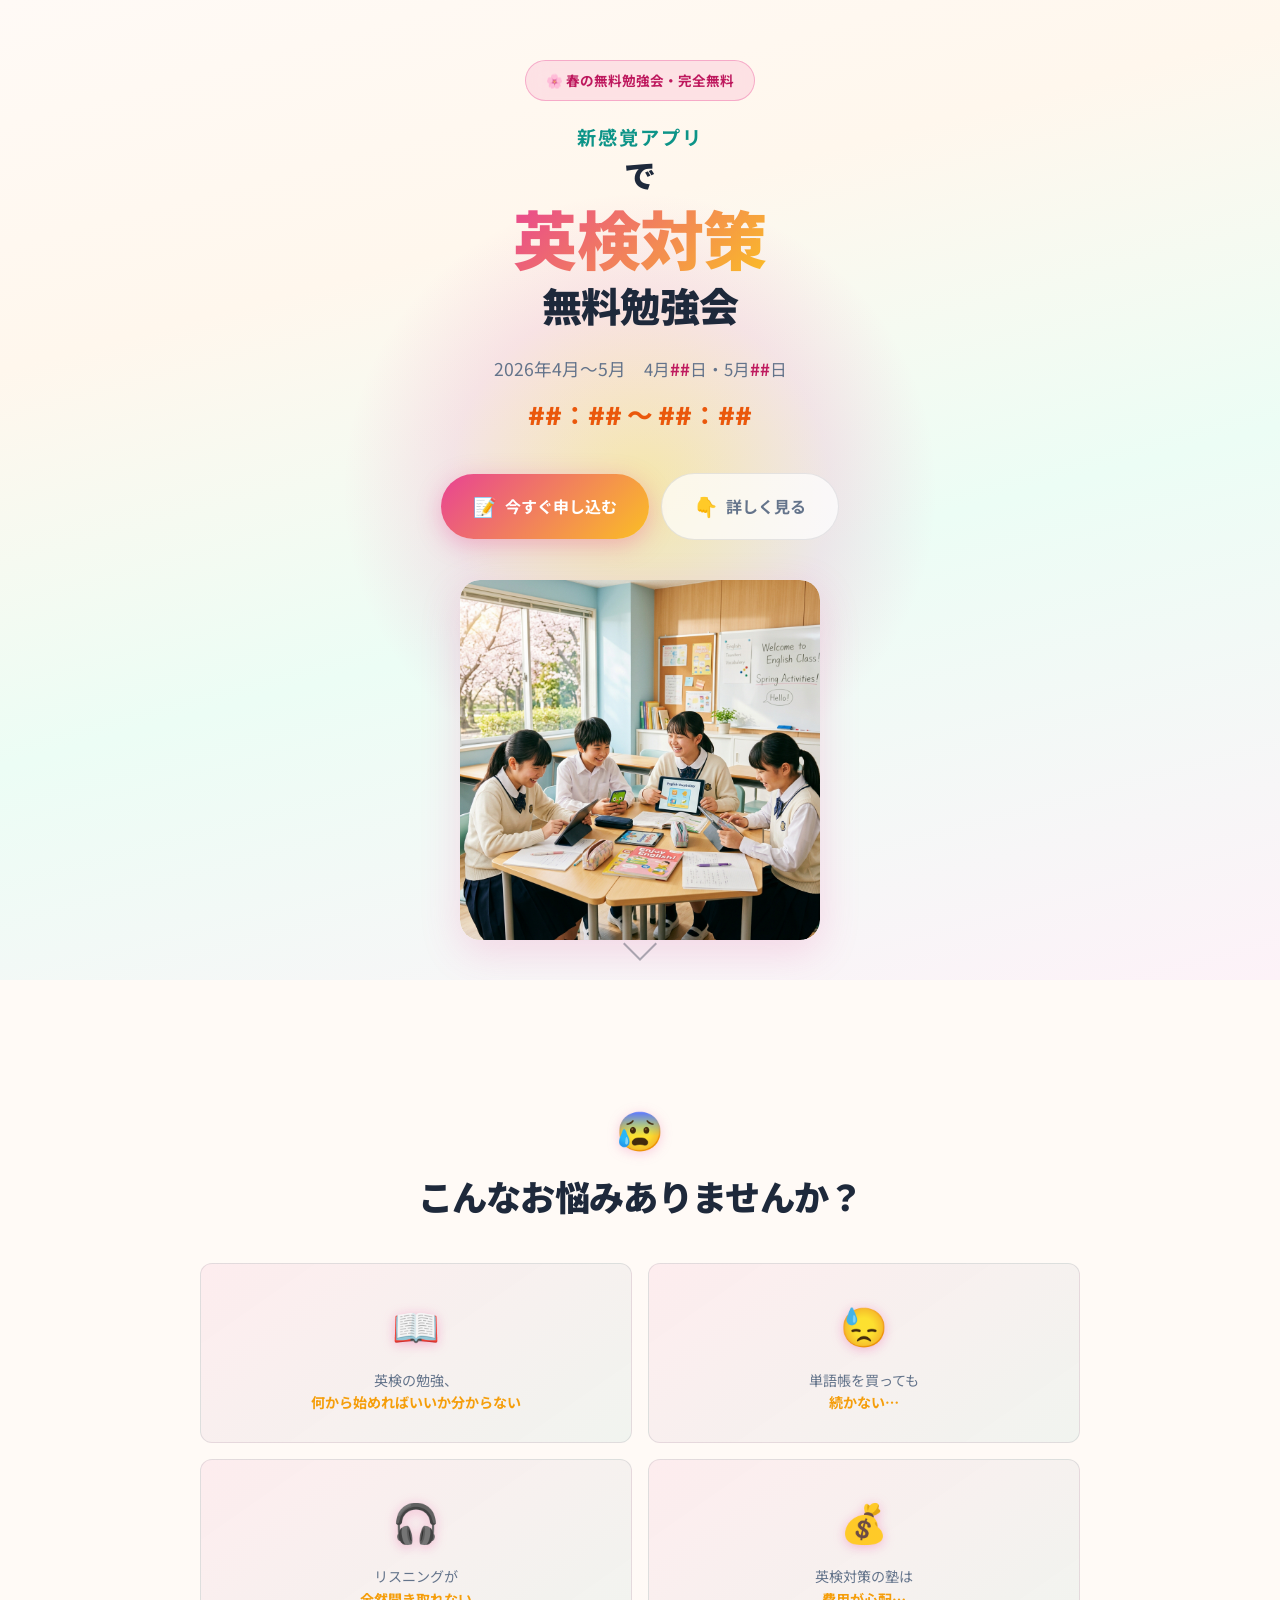
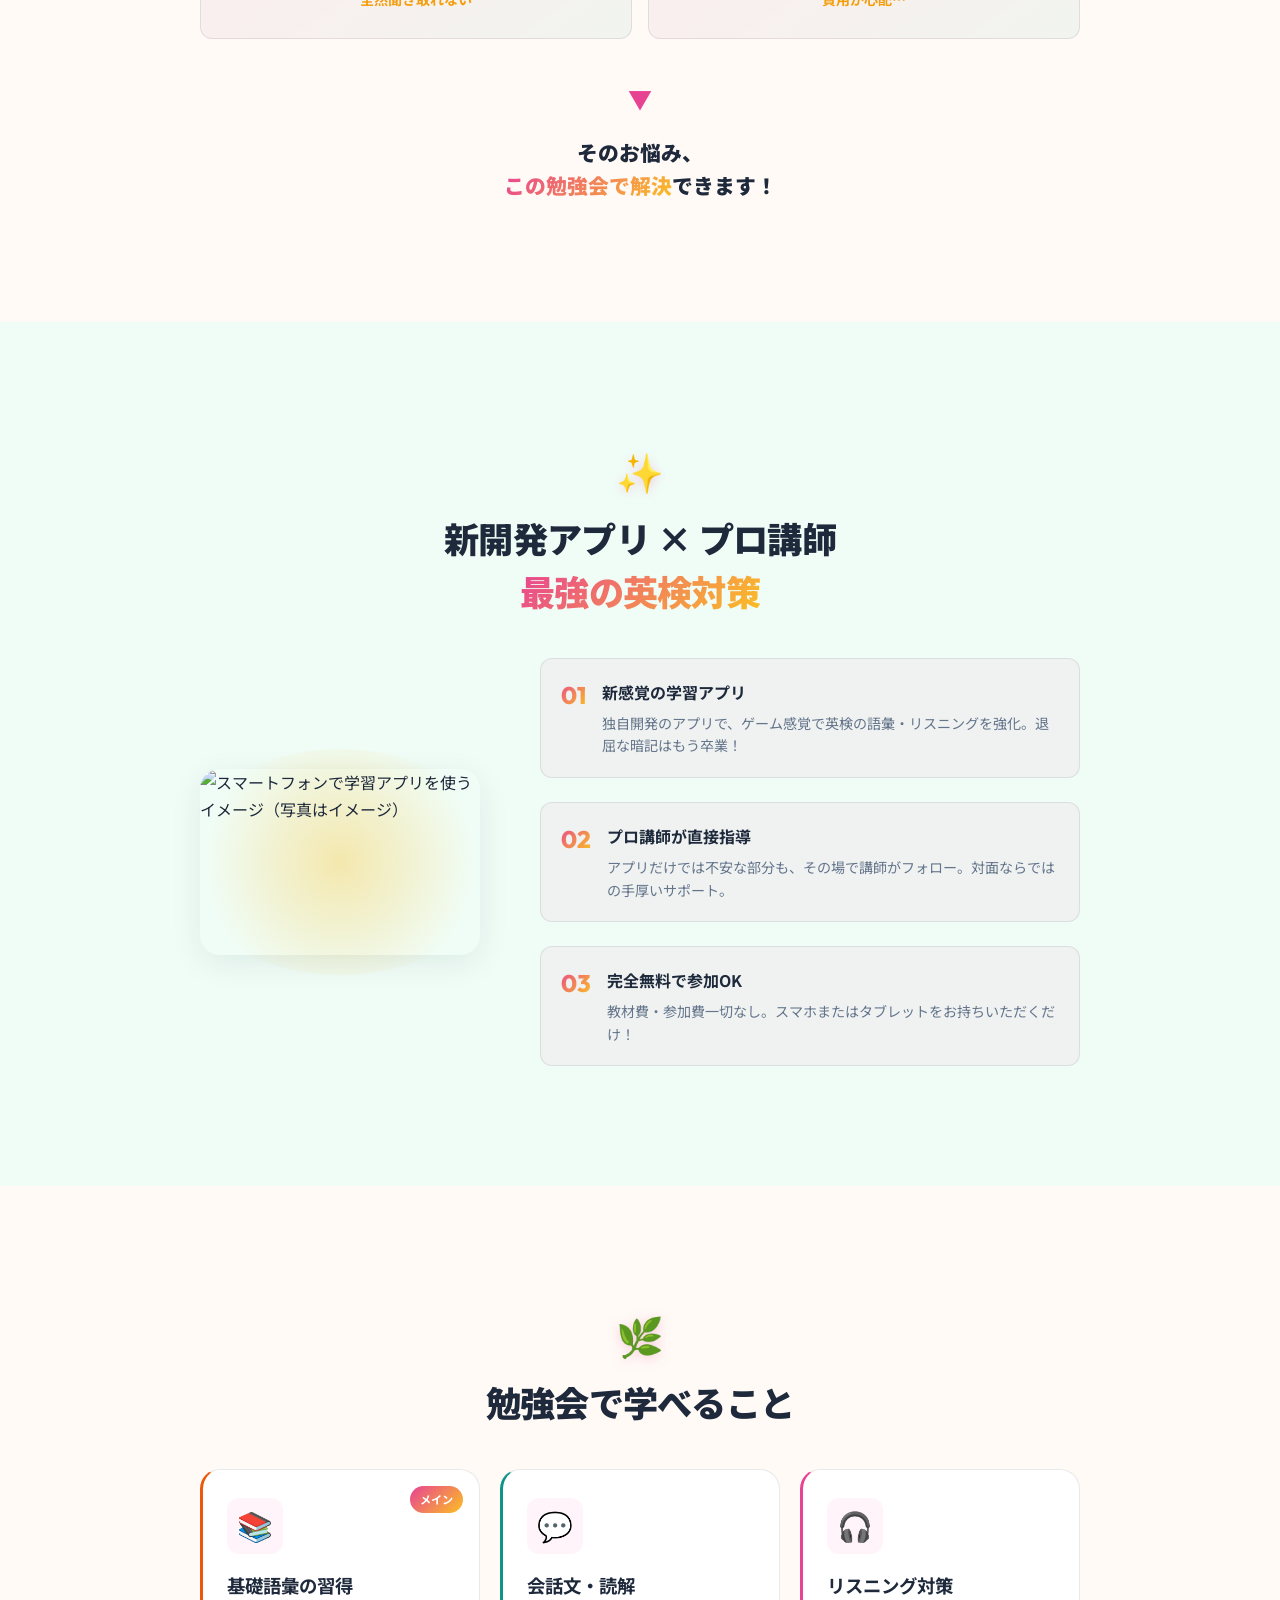
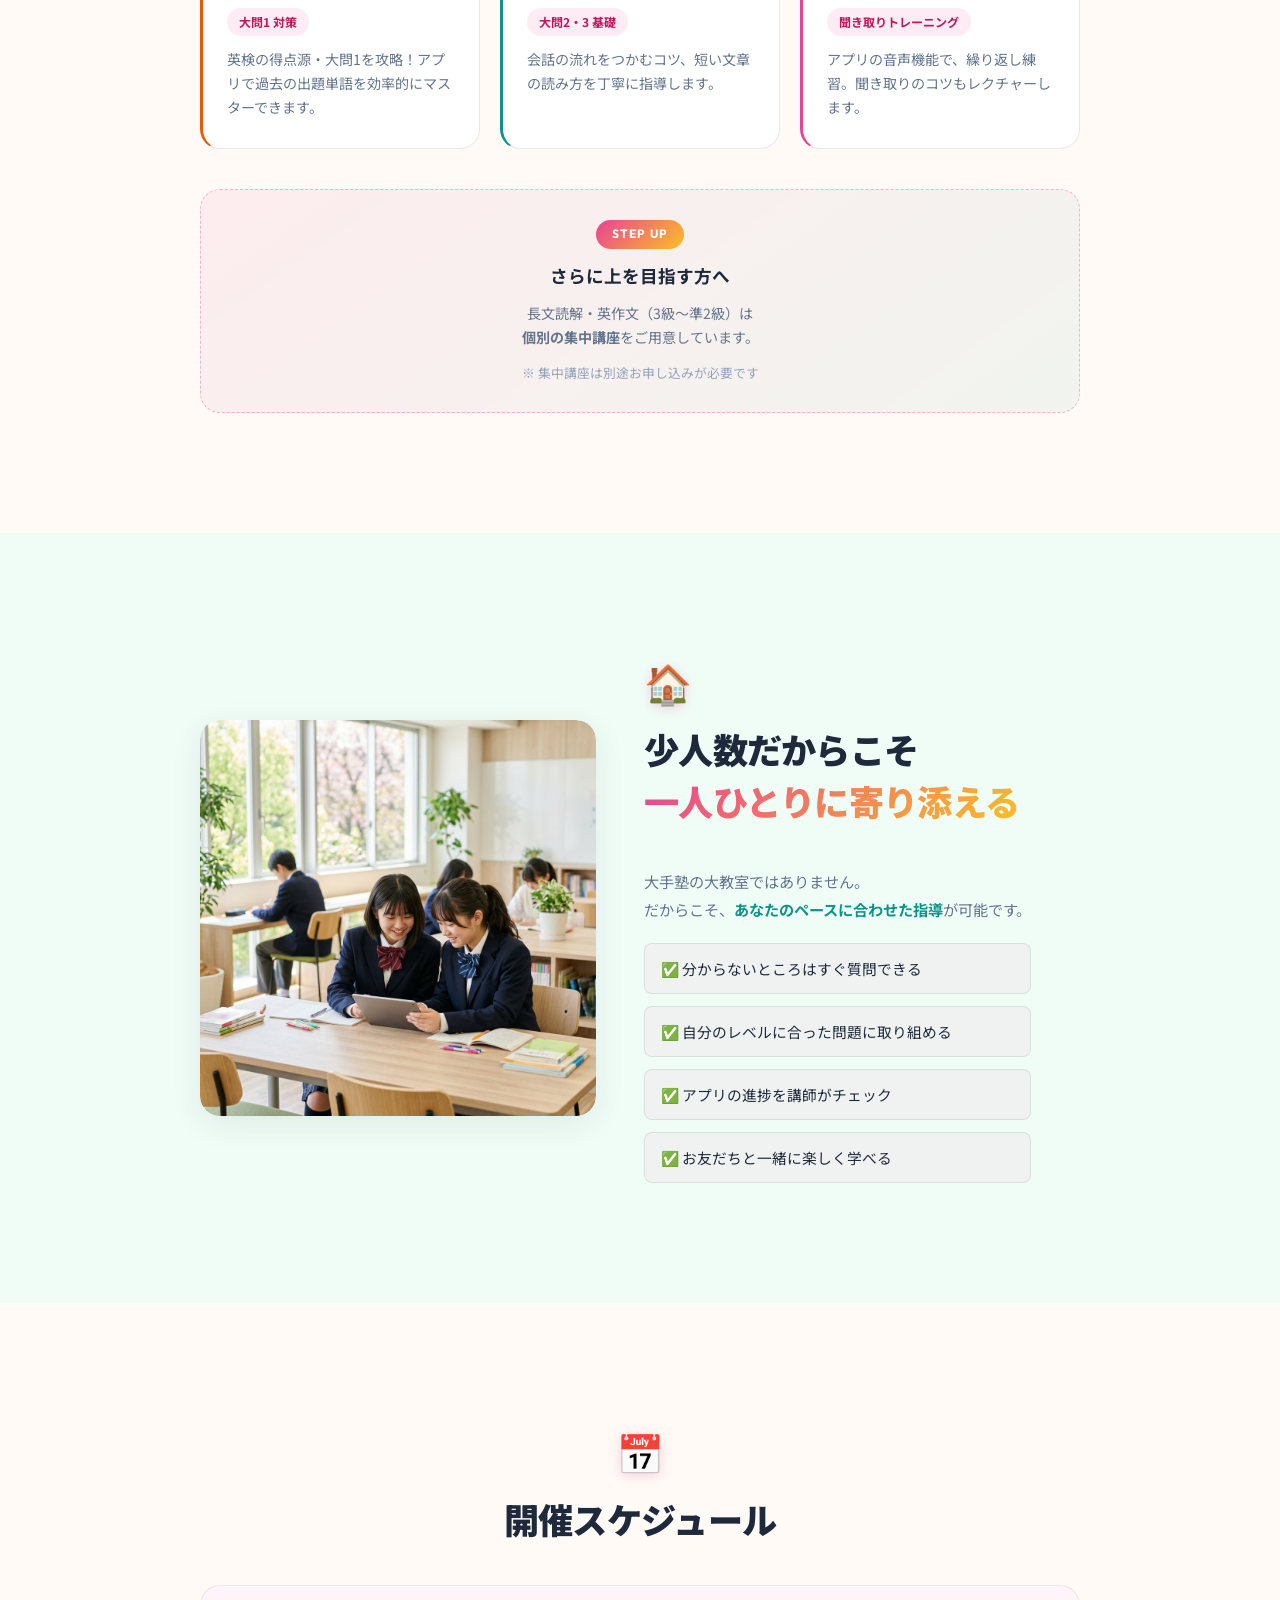
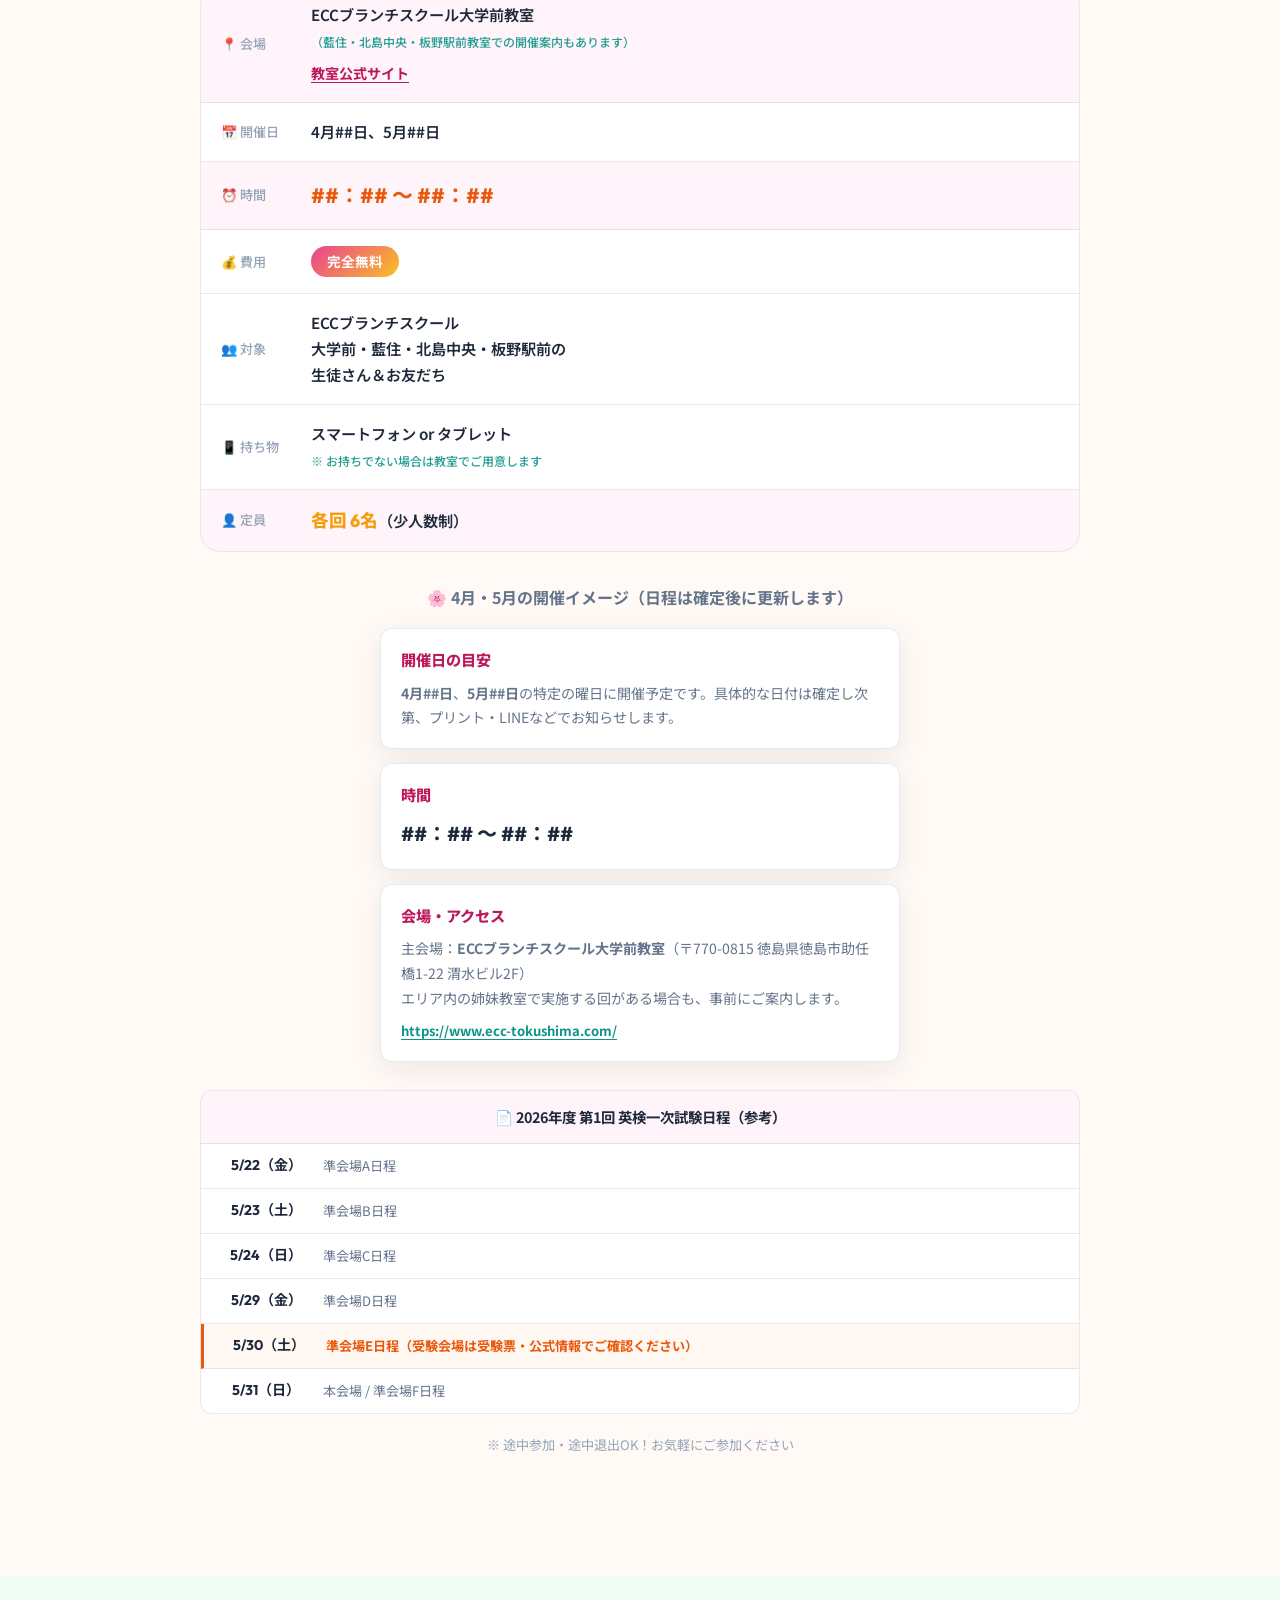
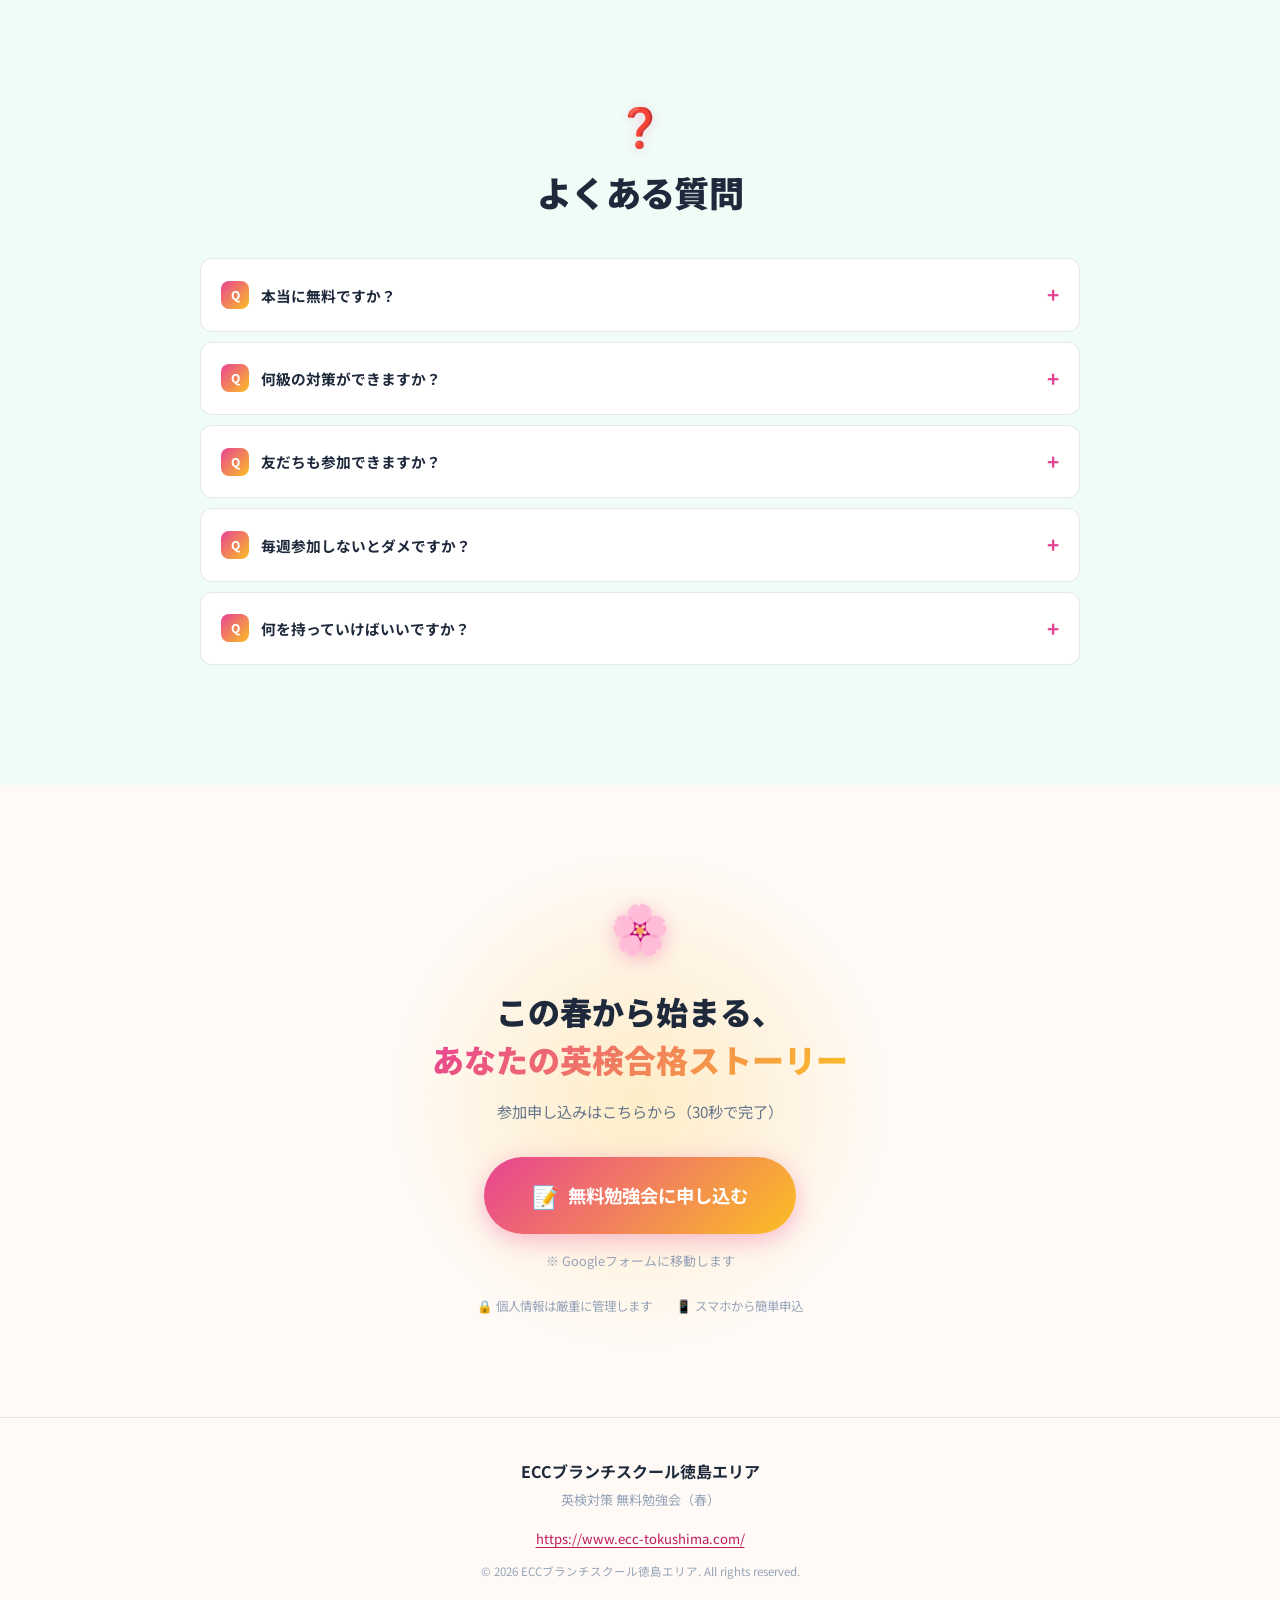
==== commit aeceeed9: "up" ====
--- a/index.html
+++ b/index.html
@@ -4,7 +4,7 @@
     <meta charset="UTF-8">
     <meta name="viewport" content="width=device-width, initial-scale=1.0">
     <title>英検対策 無料勉強会｜ECCブランチスクール徳島エリア</title>
-    <meta name="description" content="新感覚アプリで英検対策！2026年春、ECC徳島エリアにて完全無料の勉強会。開催曜日・日時は確定次第ご案内。大学前・藍住・北島中央・板野駅前の生徒さん＆お友だち対象。">
+    <meta name="description" content="新感覚アプリで英検対策！2026年春、ECC徳島エリアにて完全無料の勉強会。大学前・藍住・北島中央・板野駅前の生徒さん＆お友だち対象。">
     <link rel="preconnect" href="https://fonts.googleapis.com">
     <link rel="preconnect" href="https://fonts.gstatic.com" crossorigin>
     <link href="https://fonts.googleapis.com/css2?family=Noto+Sans+JP:wght@400;500;700;900&family=Outfit:wght@400;600;700;800&display=swap" rel="stylesheet">
@@ -13,6 +13,9 @@
 <body>
     <!-- Floating particles background -->
     <div class="particles" id="particles"></div>
+
+    <!-- Decorative cherry blossom petals -->
+    <div class="sakura-container" id="sakura"></div>
 
     <!-- ===== HERO SECTION ===== -->
     <header class="hero" id="hero">
@@ -23,8 +26,7 @@
             <span class="hero__title-sub">無料勉強会</span>
         </h1>
         <p class="hero__subtitle animate-fade-in-up delay-1">
-            2026年4月〜5月　<span class="hero__dates">4月<strong>##</strong>日〜／5月<strong>##</strong>日頃まで</span><br>
-            <span class="hero__weekday">毎週<strong>〇</strong>曜日（開催曜日は##）</span><br>
+            2026年4月〜5月　<span class="hero__dates">4月<strong>##</strong>日・5月<strong>##</strong>日</span><br>
             <span class="hero__time"><strong>##：##</strong> 〜 <strong>##：##</strong></span>
         </p>
         <div class="hero__cta animate-fade-in-up delay-2">
@@ -38,7 +40,7 @@
             </a>
         </div>
         <div class="hero__image animate-fade-in-up delay-3">
-            <img src="https://images.pexels.com/photos/5088187/pexels-photo-5088187.jpeg?auto=compress&amp;cs=tinysrgb&amp;w=900" alt="小学生高学年〜中学生の女子を中心にタブレットで学ぶイメージ（写真はイメージ）" loading="eager" width="900" height="600">
+            <img src="images/hero.jpg" alt="英検対策無料勉強会の様子" loading="eager" width="900" height="674" decoding="async">
         </div>
         <div class="hero__scroll-hint">
             <div class="scroll-arrow"></div>
@@ -173,7 +175,7 @@
         <div class="container">
             <div class="classroom__inner">
                 <div class="classroom__image">
-                    <img src="https://images.unsplash.com/photo-1580582932707-5202ecebd44d?auto=format&amp;fit=crop&amp;w=900&amp;q=80" alt="明るい教室のイメージ（写真はイメージ）" loading="lazy" width="900" height="600">
+                    <img src="images/classroom.jpg" alt="教室で学ぶ様子" loading="lazy" width="1000" height="628" decoding="async">
                 </div>
                 <div class="classroom__content">
                     <h2 class="section-title section-title--left">
@@ -209,12 +211,8 @@
                     <div class="schedule__value">ECCブランチスクール大学前教室<br><span class="schedule__note-inline">（藍住・北島中央・板野駅前教室での開催案内もあります）</span><br><a href="https://www.ecc-tokushima.com/" target="_blank" rel="noopener" class="schedule__venue-link">教室公式サイト</a></div>
                 </div>
                 <div class="schedule__row">
-                    <div class="schedule__label">📅 期間</div>
-                    <div class="schedule__value">2026年4月<strong>##</strong>日頃 〜 5月<strong>##</strong>日頃</div>
-                </div>
-                <div class="schedule__row">
-                    <div class="schedule__label">🗓️ 曜日</div>
-                    <div class="schedule__value">毎週 <strong>〇</strong>曜日（<strong>##</strong>に確定予定）</div>
+                    <div class="schedule__label">📅 開催日</div>
+                    <div class="schedule__value">4月<strong>##</strong>日、5月<strong>##</strong>日</div>
                 </div>
                 <div class="schedule__row schedule__row--highlight">
                     <div class="schedule__label">⏰ 時間</div>
@@ -242,12 +240,12 @@
 
             <!-- 開催日・曜日はプレースホルダー（確定後に差し替え） -->
             <div class="schedule__calendar">
-                <h3 class="schedule__calendar-title">🌸 4月・5月の開催イメージ（カレンダーは確定後に更新します）</h3>
+                <h3 class="schedule__calendar-title">🌸 4月・5月の開催イメージ（日程は確定後に更新します）</h3>
 
                 <div class="schedule__placeholder-wrap">
                     <div class="schedule__ph-card">
                         <h4 class="schedule__ph-heading">開催日の目安</h4>
-                        <p class="schedule__ph-body"><strong>4月##日</strong>頃から <strong>5月##日</strong>頃までの間、<strong>〇曜日</strong>に毎週開催する予定です。回ごとの日付は<strong>##</strong>に確定し、プリント・LINEなどでお知らせします。</p>
+                        <p class="schedule__ph-body"><strong>4月##日</strong>、<strong>5月##日</strong>の特定の曜日に開催予定です。具体的な日付は確定し次第、プリント・LINEなどでお知らせします。</p>
                     </div>
                     <div class="schedule__ph-card">
                         <h4 class="schedule__ph-heading">時間</h4>
@@ -360,9 +358,9 @@
     <section class="cta" id="apply">
         <div class="container">
             <div class="cta__inner">
-                <div class="cta__emoji">🎯</div>
+                <div class="cta__emoji">🌸</div>
                 <h2 class="cta__title">
-                    ここから始まる、<br>
+                    この春から始まる、<br>
                     <span class="gradient-text">あなたの英検合格ストーリー</span>
                 </h2>
                 <p class="cta__subtitle">参加申し込みはこちらから（30秒で完了）</p>
--- a/style.css
+++ b/style.css
@@ -1500,3 +1500,46 @@
     text-underline-offset: 3px;
     word-break: break-all;
 }
+
+/* ===== SAKURA PETALS ===== */
+.sakura-container {
+    position: fixed;
+    top: 0;
+    left: 0;
+    width: 100%;
+    height: 100%;
+    pointer-events: none;
+    z-index: 0;
+    overflow: hidden;
+}
+
+.sakura-petal {
+    position: absolute;
+    top: -20px;
+    background: radial-gradient(ellipse at 30% 30%, #ffc0cb, #ffb6c1 40%, #ff69b4 100%);
+    border-radius: 50% 0 50% 50%;
+    opacity: 0.4;
+    animation: sakura-fall linear infinite;
+    filter: blur(0.5px);
+}
+
+@keyframes sakura-fall {
+    0% {
+        transform: translateY(-10vh) translateX(0) rotate(0deg) scale(1);
+        opacity: 0;
+    }
+    10% {
+        opacity: 0.4;
+    }
+    50% {
+        transform: translateY(50vh) translateX(var(--sway, 80px)) rotate(180deg) scale(0.9);
+        opacity: 0.35;
+    }
+    90% {
+        opacity: 0.2;
+    }
+    100% {
+        transform: translateY(110vh) translateX(calc(var(--sway, 80px) * -0.5)) rotate(360deg) scale(0.7);
+        opacity: 0;
+    }
+}
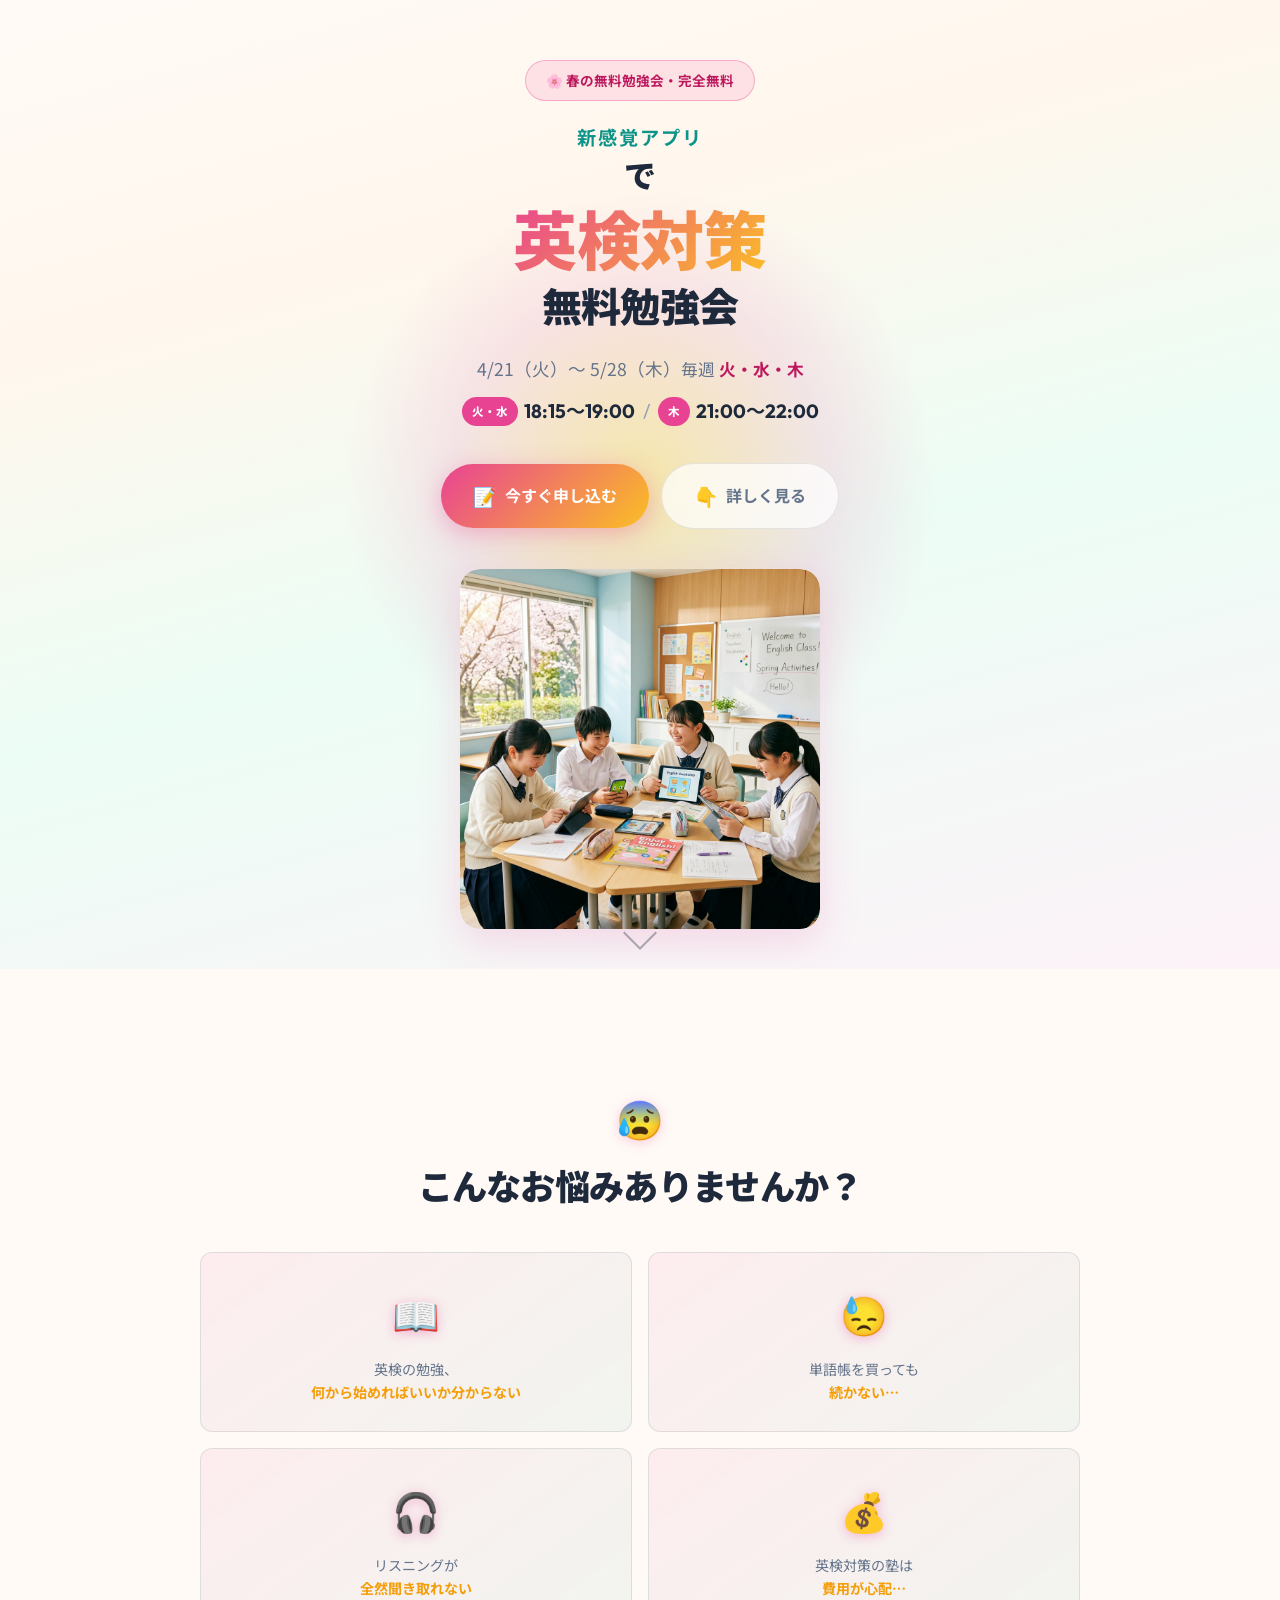
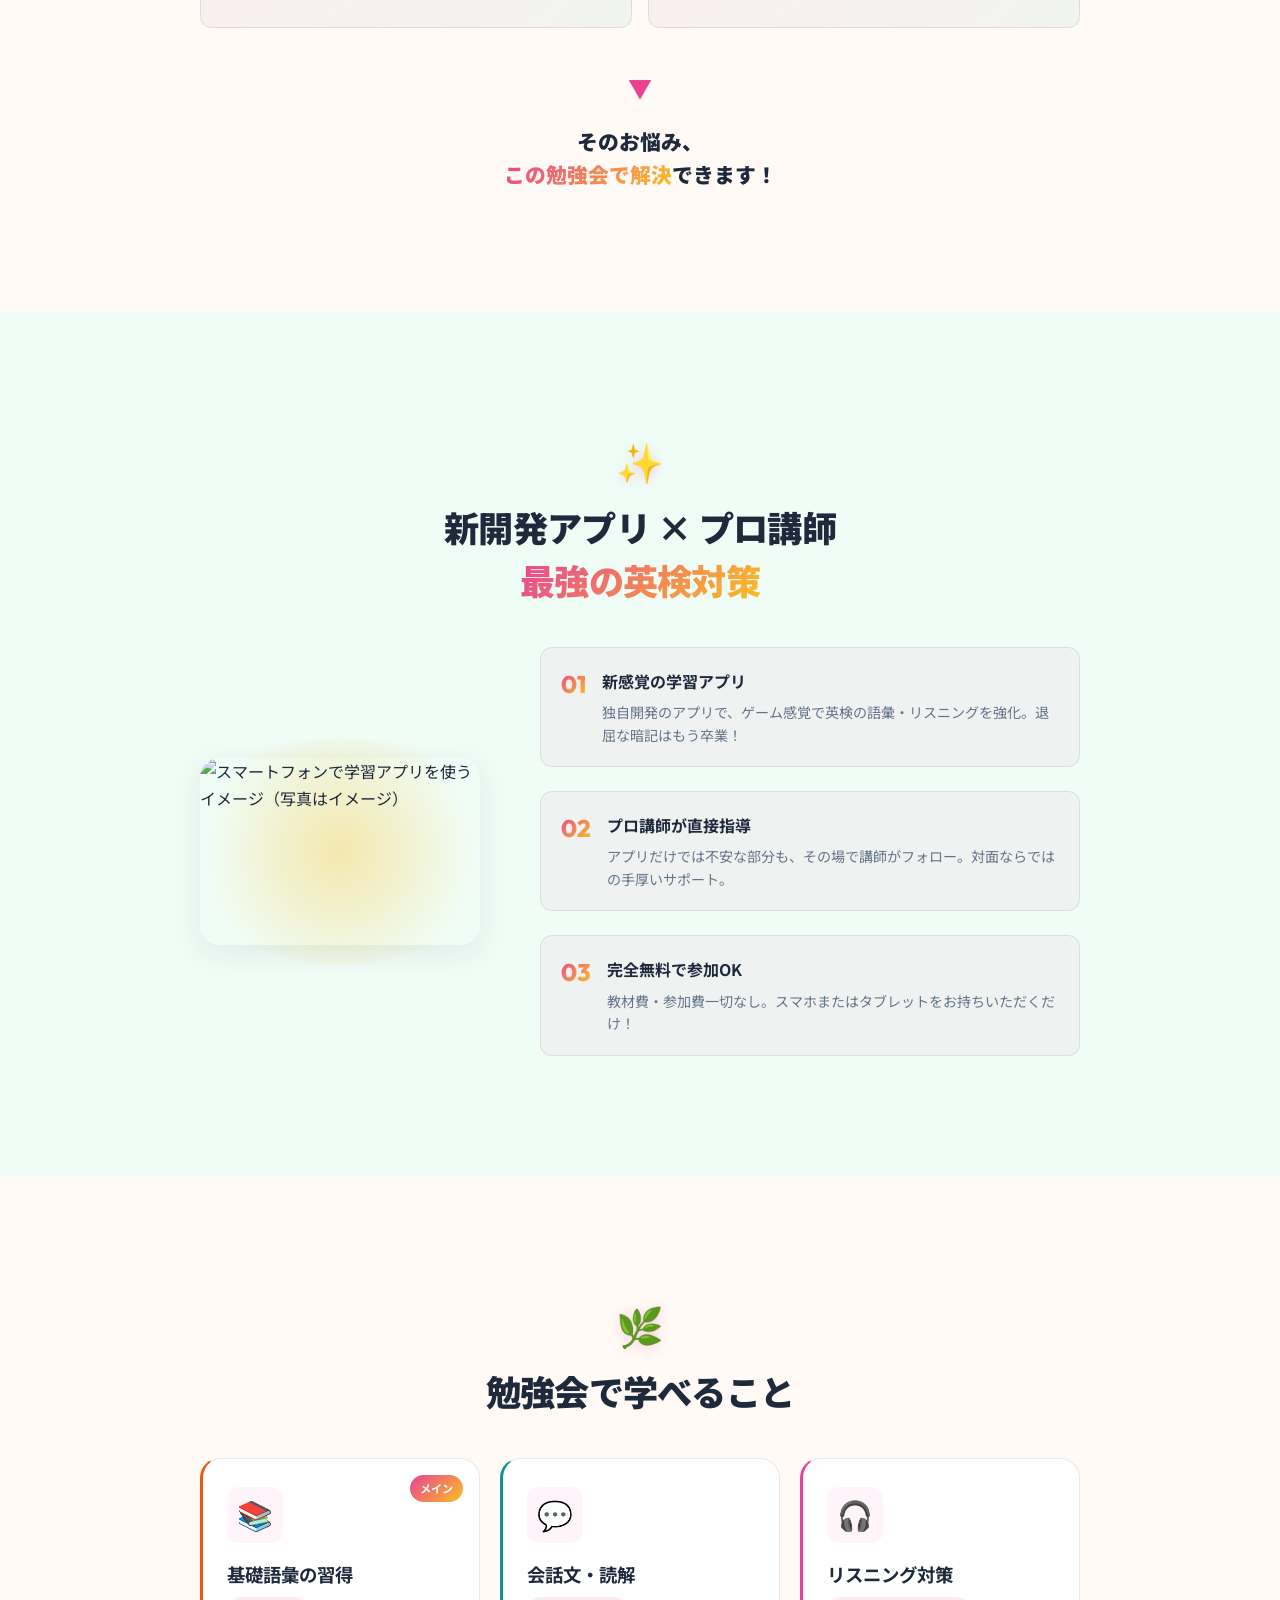
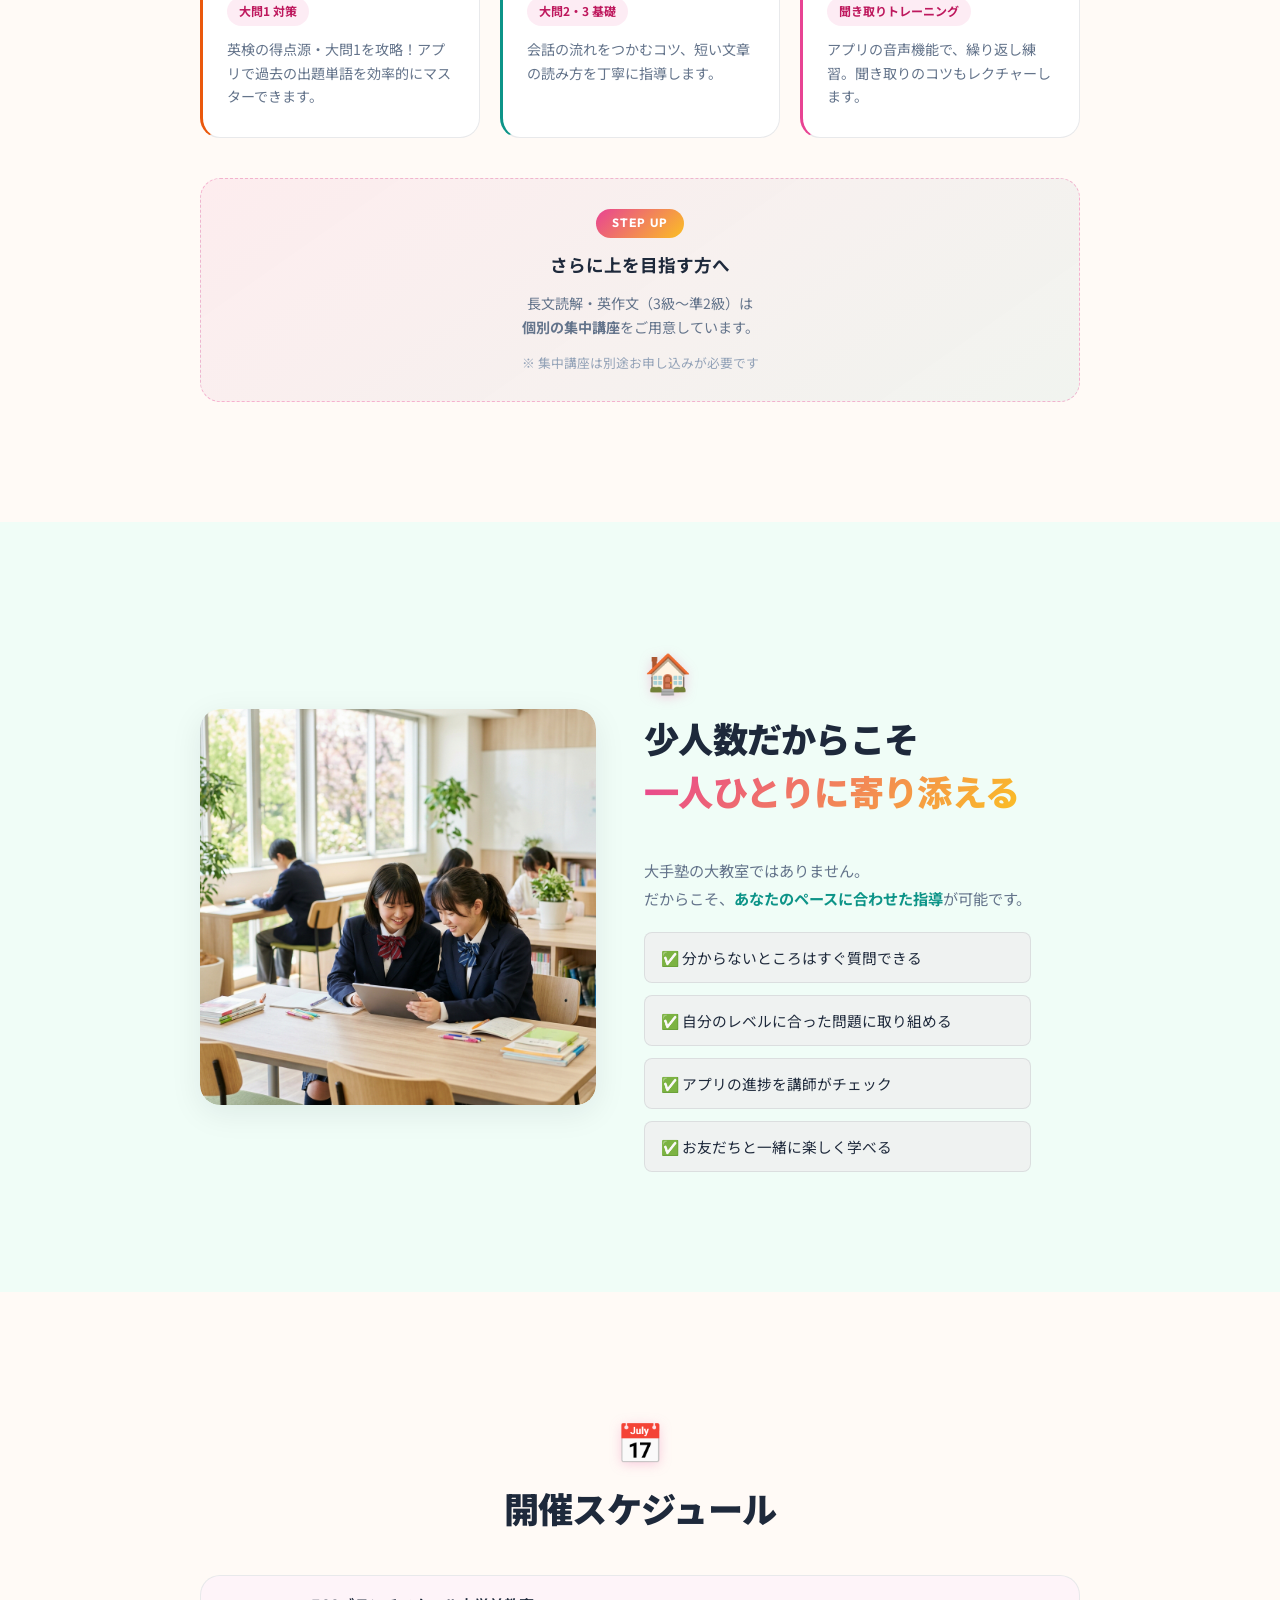
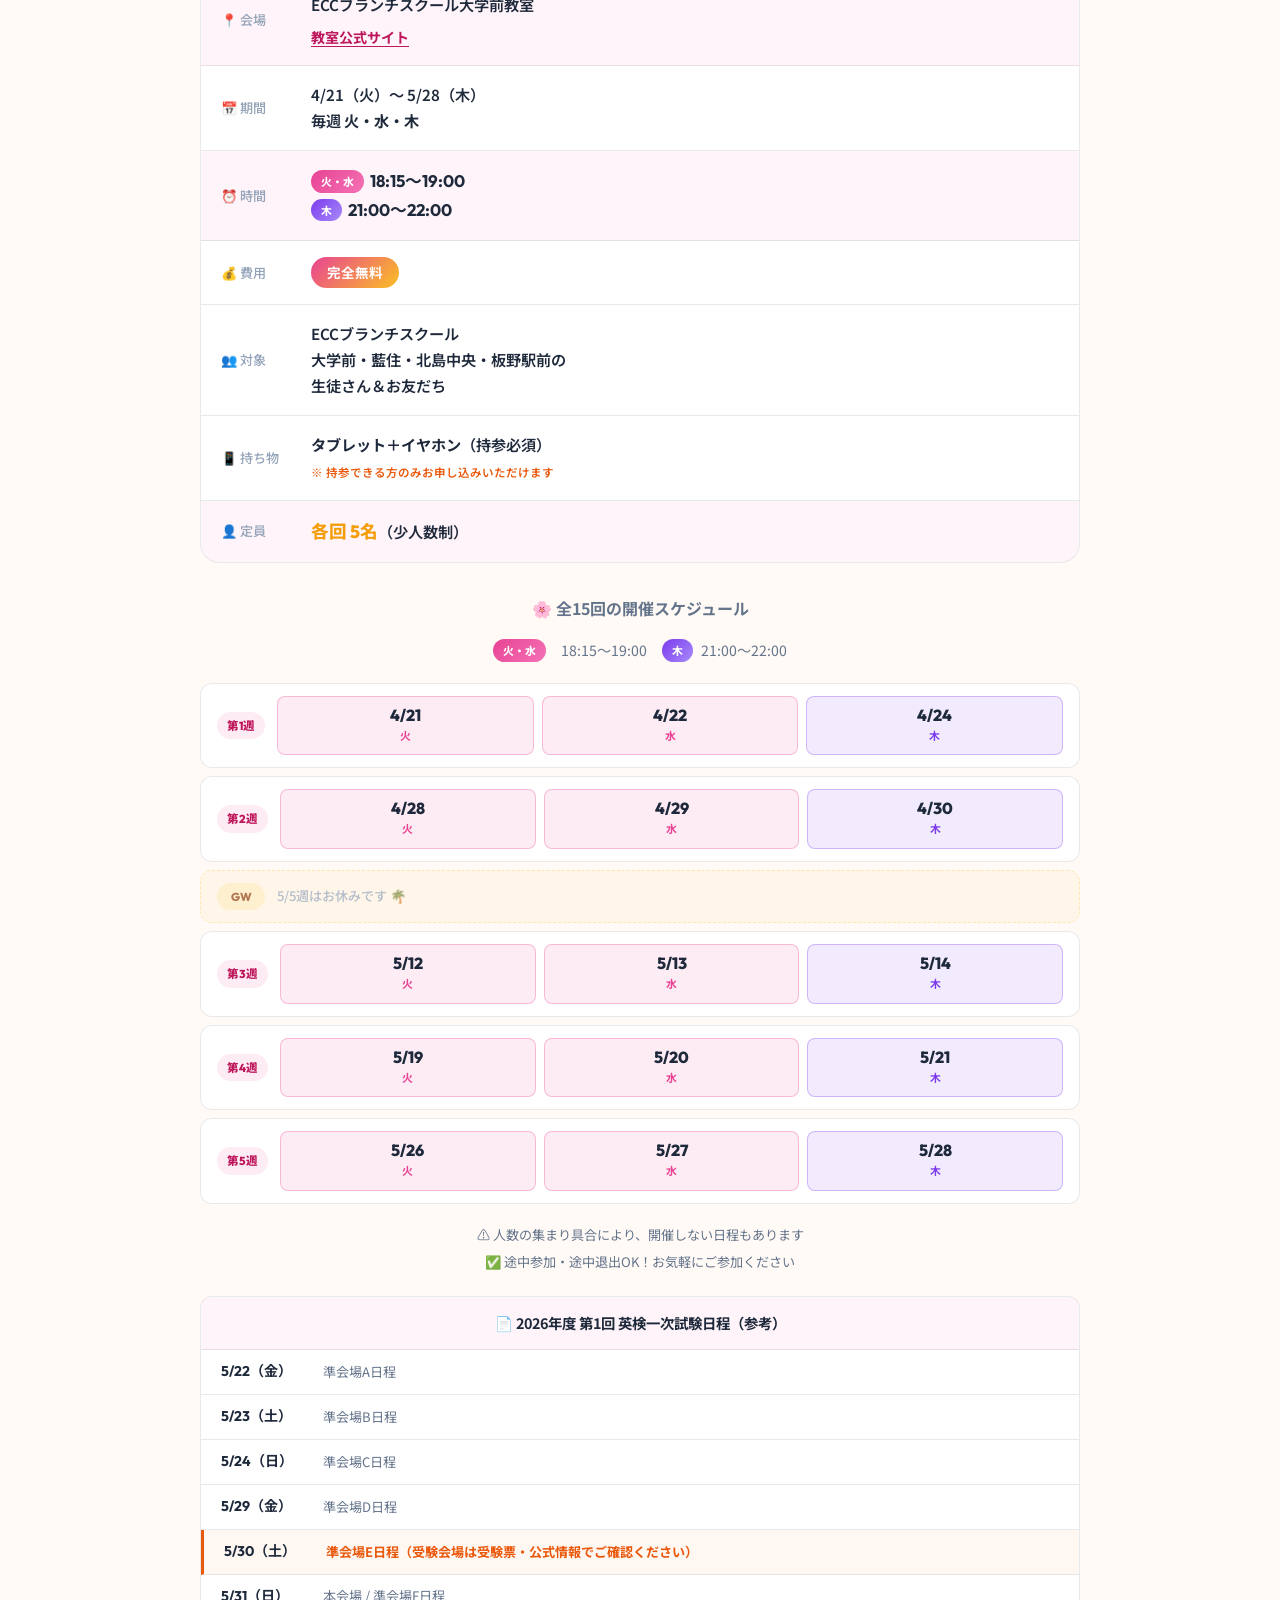
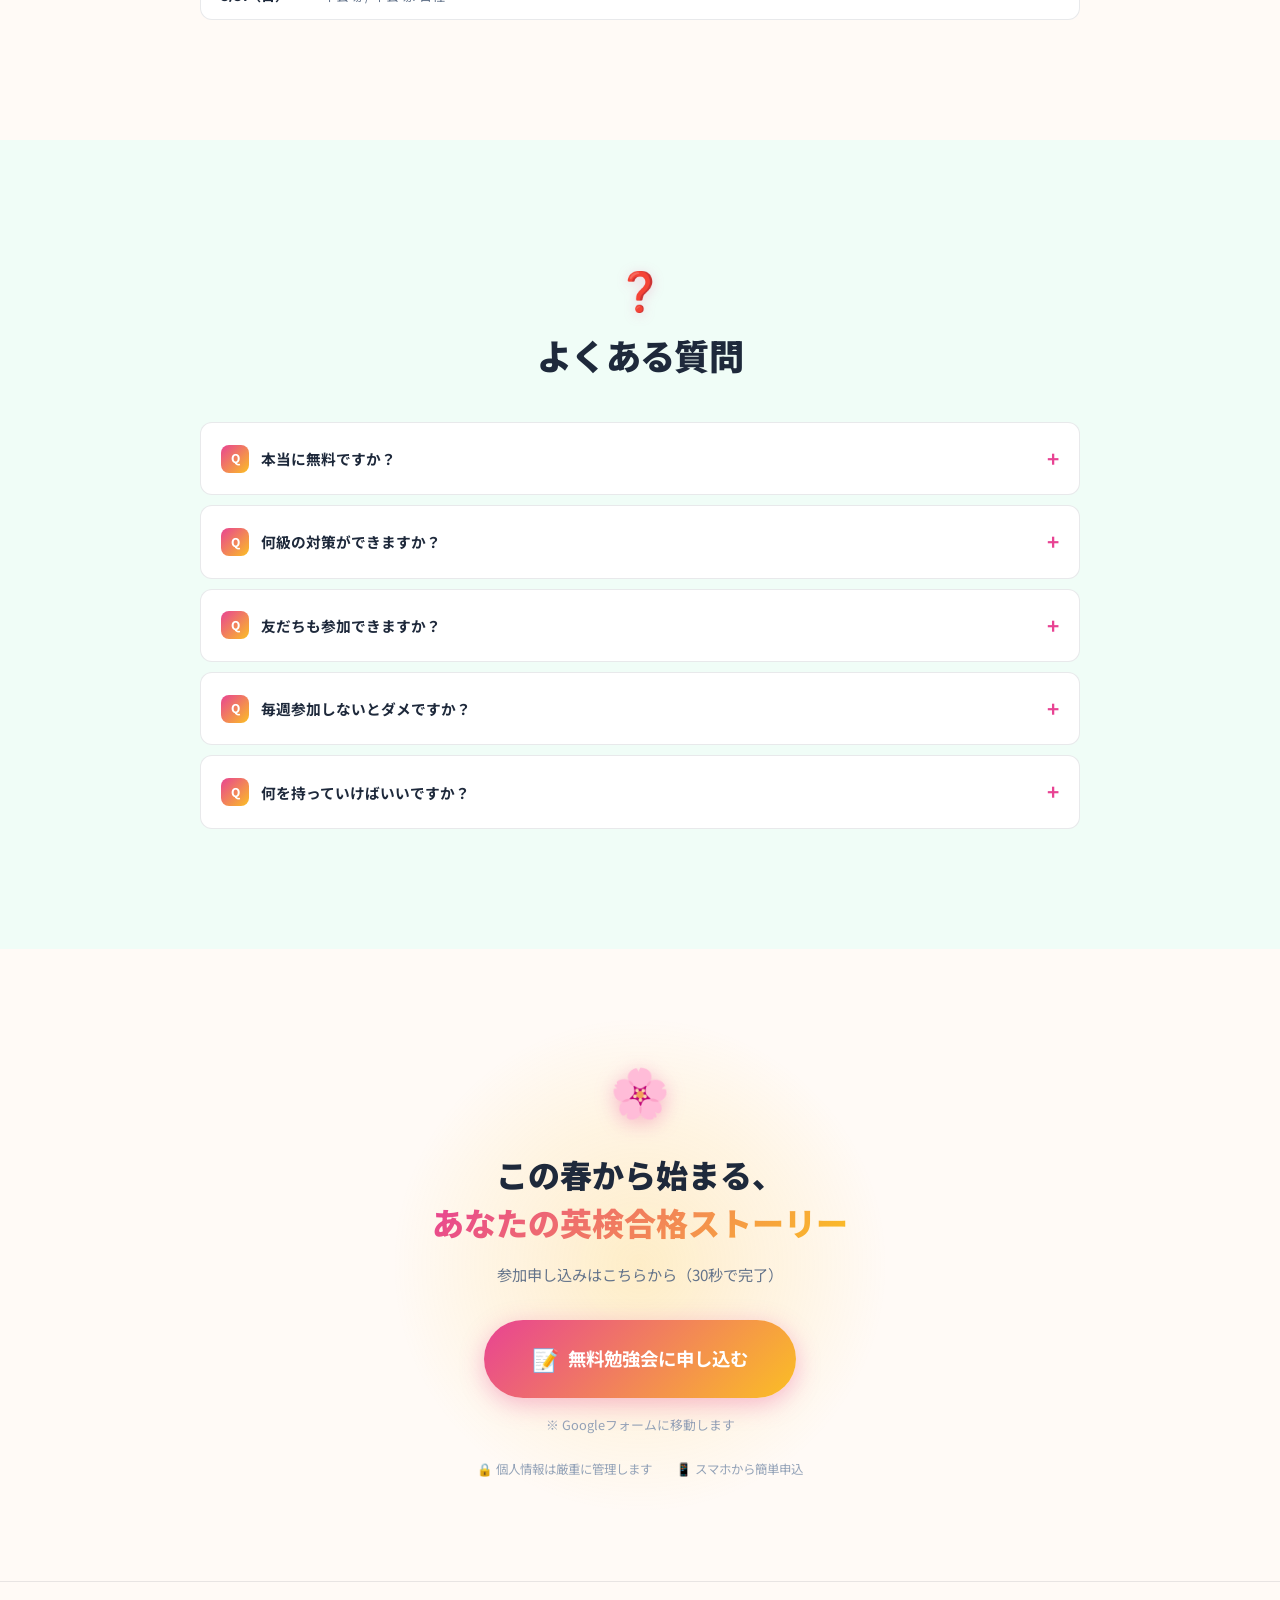
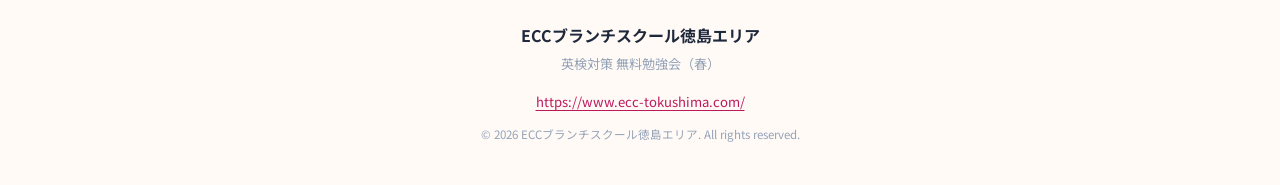
==== commit 3610f947: "up" ====
--- a/index.html
+++ b/index.html
@@ -26,8 +26,12 @@
             <span class="hero__title-sub">無料勉強会</span>
         </h1>
         <p class="hero__subtitle animate-fade-in-up delay-1">
-            2026年4月〜5月　<span class="hero__dates">4月<strong>##</strong>日・5月<strong>##</strong>日</span><br>
-            <span class="hero__time"><strong>##：##</strong> 〜 <strong>##：##</strong></span>
+            4/21（火）〜 5/28（木）<span class="hero__dates">毎週 <strong>火・水・木</strong></span><br>
+            <span class="hero__time-dual">
+                <span class="hero__time-badge">火・水</span> 18:15〜19:00
+                <span class="hero__time-sep">/</span>
+                <span class="hero__time-badge">木</span> 21:00〜22:00
+            </span>
         </p>
         <div class="hero__cta animate-fade-in-up delay-2">
             <a href="https://forms.gle/BstxuWoHNqRtXBmQA" target="_blank" rel="noopener" class="btn btn--primary btn--glow">
@@ -205,18 +209,26 @@
                 <span class="section-title__emoji">📅</span>
                 開催スケジュール
             </h2>
+            <!-- 基本情報 -->
             <div class="schedule__card">
                 <div class="schedule__row schedule__row--highlight">
                     <div class="schedule__label">📍 会場</div>
-                    <div class="schedule__value">ECCブランチスクール大学前教室<br><span class="schedule__note-inline">（藍住・北島中央・板野駅前教室での開催案内もあります）</span><br><a href="https://www.ecc-tokushima.com/" target="_blank" rel="noopener" class="schedule__venue-link">教室公式サイト</a></div>
+                    <div class="schedule__value">ECCブランチスクール大学前教室<br><a href="https://www.ecc-tokushima.com/" target="_blank" rel="noopener" class="schedule__venue-link">教室公式サイト</a></div>
                 </div>
                 <div class="schedule__row">
-                    <div class="schedule__label">📅 開催日</div>
-                    <div class="schedule__value">4月<strong>##</strong>日、5月<strong>##</strong>日</div>
+                    <div class="schedule__label">📅 期間</div>
+                    <div class="schedule__value">4/21（火）〜 5/28（木）<br>毎週 <strong>火・水・木</strong></div>
                 </div>
                 <div class="schedule__row schedule__row--highlight">
                     <div class="schedule__label">⏰ 時間</div>
-                    <div class="schedule__value schedule__value--big"><strong>##：##</strong> 〜 <strong>##：##</strong></div>
+                    <div class="schedule__value">
+                        <span class="schedule__time-dual">
+                            <span class="schedule__time-chip schedule__time-chip--tw">火・水</span> 18:15〜19:00
+                        </span><br>
+                        <span class="schedule__time-dual">
+                            <span class="schedule__time-chip schedule__time-chip--th">木</span> 21:00〜22:00
+                        </span>
+                    </div>
                 </div>
                 <div class="schedule__row">
                     <div class="schedule__label">💰 費用</div>
@@ -230,64 +242,106 @@
                 </div>
                 <div class="schedule__row">
                     <div class="schedule__label">📱 持ち物</div>
-                    <div class="schedule__value">スマートフォン or タブレット<br><span class="schedule__note-inline">※ お持ちでない場合は教室でご用意します</span></div>
+                    <div class="schedule__value"><strong>タブレット＋イヤホン</strong>（持参必須）<br><span class="schedule__note-warn">※ 持参できる方のみお申し込みいただけます</span></div>
                 </div>
                 <div class="schedule__row schedule__row--highlight">
                     <div class="schedule__label">👤 定員</div>
-                    <div class="schedule__value"><span class="schedule__capacity">各回 6名</span>（少人数制）</div>
-                </div>
-            </div>
-
-            <!-- 開催日・曜日はプレースホルダー（確定後に差し替え） -->
-            <div class="schedule__calendar">
-                <h3 class="schedule__calendar-title">🌸 4月・5月の開催イメージ（日程は確定後に更新します）</h3>
-
-                <div class="schedule__placeholder-wrap">
-                    <div class="schedule__ph-card">
-                        <h4 class="schedule__ph-heading">開催日の目安</h4>
-                        <p class="schedule__ph-body"><strong>4月##日</strong>、<strong>5月##日</strong>の特定の曜日に開催予定です。具体的な日付は確定し次第、プリント・LINEなどでお知らせします。</p>
-                    </div>
-                    <div class="schedule__ph-card">
-                        <h4 class="schedule__ph-heading">時間</h4>
-                        <p class="schedule__ph-body schedule__ph-time"><strong>##：##</strong> 〜 <strong>##：##</strong></p>
-                    </div>
-                    <div class="schedule__ph-card">
-                        <h4 class="schedule__ph-heading">会場・アクセス</h4>
-                        <p class="schedule__ph-body">主会場：<strong>ECCブランチスクール大学前教室</strong>（〒770-0815 徳島県徳島市助任橋1-22 渭水ビル2F）<br>エリア内の姉妹教室で実施する回がある場合も、事前にご案内します。</p>
-                        <p class="schedule__ph-link"><a href="https://www.ecc-tokushima.com/" target="_blank" rel="noopener">https://www.ecc-tokushima.com/</a></p>
-                    </div>
-                </div>
-
-                <!-- Exam schedule table -->
-                <div class="exam-table">
-                    <div class="exam-table__title">📄 2026年度 第1回 英検一次試験日程（参考）</div>
-                    <div class="exam-table__row">
-                        <span class="exam-table__date">5/22（金）</span>
-                        <span class="exam-table__label">準会場A日程</span>
-                    </div>
-                    <div class="exam-table__row">
-                        <span class="exam-table__date">5/23（土）</span>
-                        <span class="exam-table__label">準会場B日程</span>
-                    </div>
-                    <div class="exam-table__row">
-                        <span class="exam-table__date">5/24（日）</span>
-                        <span class="exam-table__label">準会場C日程</span>
-                    </div>
-                    <div class="exam-table__row">
-                        <span class="exam-table__date">5/29（金）</span>
-                        <span class="exam-table__label">準会場D日程</span>
-                    </div>
-                    <div class="exam-table__row exam-table__row--highlight">
-                        <span class="exam-table__date">5/30（土）</span>
-                        <span class="exam-table__label exam-table__label--venue">準会場E日程（受験会場は受験票・公式情報でご確認ください）</span>
-                    </div>
-                    <div class="exam-table__row">
-                        <span class="exam-table__date">5/31（日）</span>
-                        <span class="exam-table__label">本会場 / 準会場F日程</span>
-                    </div>
-                </div>
-
-                <p class="schedule__note">※ 途中参加・途中退出OK！お気軽にご参加ください</p>
+                    <div class="schedule__value"><span class="schedule__capacity">各回 5名</span>（少人数制）</div>
+                </div>
+            </div>
+
+            <!-- 週ごとスケジュール -->
+            <div class="schedule__weekly">
+                <h3 class="schedule__calendar-title">🌸 全15回の開催スケジュール</h3>
+                <p class="schedule__time-guide">
+                    <span class="schedule__time-chip schedule__time-chip--tw">火・水</span> 18:15〜19:00　
+                    <span class="schedule__time-chip schedule__time-chip--th">木</span> 21:00〜22:00
+                </p>
+
+                <!-- Week 1 -->
+                <div class="week-block">
+                    <div class="week-block__label">第1週</div>
+                    <div class="week-block__days">
+                        <div class="week-day week-day--tw"><span class="week-day__date">4/21</span><span class="week-day__dow">火</span></div>
+                        <div class="week-day week-day--tw"><span class="week-day__date">4/22</span><span class="week-day__dow">水</span></div>
+                        <div class="week-day week-day--th"><span class="week-day__date">4/24</span><span class="week-day__dow">木</span></div>
+                    </div>
+                </div>
+                <!-- Week 2 -->
+                <div class="week-block">
+                    <div class="week-block__label">第2週</div>
+                    <div class="week-block__days">
+                        <div class="week-day week-day--tw"><span class="week-day__date">4/28</span><span class="week-day__dow">火</span></div>
+                        <div class="week-day week-day--tw"><span class="week-day__date">4/29</span><span class="week-day__dow">水</span></div>
+                        <div class="week-day week-day--th"><span class="week-day__date">4/30</span><span class="week-day__dow">木</span></div>
+                    </div>
+                </div>
+                <!-- GW skip -->
+                <div class="week-block week-block--skip">
+                    <div class="week-block__label">GW</div>
+                    <div class="week-block__skip-text">5/5週はお休みです 🌴</div>
+                </div>
+                <!-- Week 3 -->
+                <div class="week-block">
+                    <div class="week-block__label">第3週</div>
+                    <div class="week-block__days">
+                        <div class="week-day week-day--tw"><span class="week-day__date">5/12</span><span class="week-day__dow">火</span></div>
+                        <div class="week-day week-day--tw"><span class="week-day__date">5/13</span><span class="week-day__dow">水</span></div>
+                        <div class="week-day week-day--th"><span class="week-day__date">5/14</span><span class="week-day__dow">木</span></div>
+                    </div>
+                </div>
+                <!-- Week 4 -->
+                <div class="week-block">
+                    <div class="week-block__label">第4週</div>
+                    <div class="week-block__days">
+                        <div class="week-day week-day--tw"><span class="week-day__date">5/19</span><span class="week-day__dow">火</span></div>
+                        <div class="week-day week-day--tw"><span class="week-day__date">5/20</span><span class="week-day__dow">水</span></div>
+                        <div class="week-day week-day--th"><span class="week-day__date">5/21</span><span class="week-day__dow">木</span></div>
+                    </div>
+                </div>
+                <!-- Week 5 -->
+                <div class="week-block">
+                    <div class="week-block__label">第5週</div>
+                    <div class="week-block__days">
+                        <div class="week-day week-day--tw"><span class="week-day__date">5/26</span><span class="week-day__dow">火</span></div>
+                        <div class="week-day week-day--tw"><span class="week-day__date">5/27</span><span class="week-day__dow">水</span></div>
+                        <div class="week-day week-day--th"><span class="week-day__date">5/28</span><span class="week-day__dow">木</span></div>
+                    </div>
+                </div>
+
+                <div class="schedule__notices">
+                    <p class="schedule__notice">⚠️ 人数の集まり具合により、開催しない日程もあります</p>
+                    <p class="schedule__notice">✅ 途中参加・途中退出OK！お気軽にご参加ください</p>
+                </div>
+            </div>
+
+            <!-- Exam schedule table -->
+            <div class="exam-table">
+                <div class="exam-table__title">📄 2026年度 第1回 英検一次試験日程（参考）</div>
+                <div class="exam-table__row">
+                    <span class="exam-table__date">5/22（金）</span>
+                    <span class="exam-table__label">準会場A日程</span>
+                </div>
+                <div class="exam-table__row">
+                    <span class="exam-table__date">5/23（土）</span>
+                    <span class="exam-table__label">準会場B日程</span>
+                </div>
+                <div class="exam-table__row">
+                    <span class="exam-table__date">5/24（日）</span>
+                    <span class="exam-table__label">準会場C日程</span>
+                </div>
+                <div class="exam-table__row">
+                    <span class="exam-table__date">5/29（金）</span>
+                    <span class="exam-table__label">準会場D日程</span>
+                </div>
+                <div class="exam-table__row exam-table__row--highlight">
+                    <span class="exam-table__date">5/30（土）</span>
+                    <span class="exam-table__label exam-table__label--venue">準会場E日程（受験会場は受験票・公式情報でご確認ください）</span>
+                </div>
+                <div class="exam-table__row">
+                    <span class="exam-table__date">5/31（日）</span>
+                    <span class="exam-table__label">本会場 / 準会場F日程</span>
+                </div>
             </div>
         </div>
     </section>
@@ -347,7 +401,7 @@
                     </summary>
                     <div class="faq__answer">
                         <span class="faq__a">A</span>
-                        スマートフォンまたはタブレットをお持ちください。筆記用具もあると便利です。
+                        <strong>タブレットとイヤホン</strong>をお持ちください（持参必須）。今回は機器の貸出はございませんので、持参できる方のみお申し込みいただけます。筆記用具もあると便利です。
                     </div>
                 </details>
             </div>
--- a/style.css
+++ b/style.css
@@ -1413,7 +1413,7 @@
     }
 }
 
-/* ===== 徳島LP：日程プレースホルダー・リンク ===== */
+/* ===== 徳島LP：日程・リンク ===== */
 .hero__dates,
 .hero__weekday {
     font-size: 0.95em;
@@ -1425,6 +1425,37 @@
     color: var(--color-primary-dark);
 }
 
+/* Hero: dual time display */
+.hero__time-dual {
+    display: flex;
+    align-items: center;
+    justify-content: center;
+    gap: 6px;
+    flex-wrap: wrap;
+    font-family: var(--font-display);
+    font-size: 1.2rem;
+    font-weight: 700;
+    color: var(--color-text);
+    margin-top: 6px;
+}
+
+.hero__time-badge {
+    display: inline-block;
+    font-family: var(--font-primary);
+    font-size: 0.72rem;
+    font-weight: 800;
+    padding: 3px 10px;
+    border-radius: var(--radius-full);
+    color: #fff;
+    background: var(--color-primary);
+}
+
+.hero__time-sep {
+    color: var(--color-text-dim);
+    font-weight: 400;
+    margin: 0 2px;
+}
+
 .schedule__venue-link {
     display: inline-block;
     margin-top: 8px;
@@ -1439,56 +1470,176 @@
     color: var(--color-secondary);
 }
 
-.schedule__placeholder-wrap {
-    display: flex;
-    flex-direction: column;
-    gap: 14px;
-    max-width: 520px;
-    margin: 0 auto 28px;
-    text-align: left;
-}
-
-.schedule__ph-card {
+/* Schedule: time chips (day-of-week indicators) */
+.schedule__time-dual {
+    display: inline-flex;
+    align-items: center;
+    gap: 6px;
+    font-family: var(--font-display);
+    font-size: 1.05rem;
+    font-weight: 700;
+}
+
+.schedule__time-chip {
+    display: inline-block;
+    font-family: var(--font-primary);
+    font-size: 0.68rem;
+    font-weight: 800;
+    padding: 2px 10px;
+    border-radius: var(--radius-full);
+    color: #fff;
+}
+
+.schedule__time-chip--tw {
+    background: linear-gradient(135deg, #e84393, #f472b6);
+}
+
+.schedule__time-chip--th {
+    background: linear-gradient(135deg, #7c3aed, #a78bfa);
+}
+
+/* Schedule: warning note */
+.schedule__note-warn {
+    font-size: 0.72rem;
+    font-weight: 600;
+    color: #ea580c;
+}
+
+/* ===== Weekly Schedule Grid ===== */
+.schedule__weekly {
+    text-align: center;
+    margin-top: 32px;
+}
+
+.schedule__time-guide {
+    font-size: 0.88rem;
+    color: var(--color-text-muted);
+    margin-bottom: 20px;
+    display: flex;
+    justify-content: center;
+    align-items: center;
+    gap: 8px;
+    flex-wrap: wrap;
+}
+
+.week-block {
+    display: flex;
+    align-items: center;
+    gap: 12px;
+    padding: 12px 16px;
+    margin-bottom: 8px;
     background: var(--color-bg-card);
     border: 1px solid var(--color-border);
     border-radius: var(--radius-md);
-    padding: 18px 20px;
+    transition: transform 0.2s ease, box-shadow 0.2s ease;
+}
+
+.week-block:hover {
+    transform: translateY(-2px);
     box-shadow: var(--shadow-card);
 }
 
-.schedule__ph-heading {
-    font-size: 0.95rem;
+.week-block--skip {
+    background: rgba(251, 191, 36, 0.08);
+    border-style: dashed;
+    border-color: rgba(251, 191, 36, 0.4);
+    opacity: 0.7;
+}
+
+.week-block__label {
+    font-family: var(--font-display);
+    font-size: 0.72rem;
     font-weight: 800;
     color: var(--color-primary-dark);
-    margin-bottom: 8px;
-}
-
-.schedule__ph-body {
-    font-size: 0.88rem;
+    background: rgba(232, 67, 147, 0.1);
+    padding: 4px 10px;
+    border-radius: var(--radius-full);
+    flex-shrink: 0;
+    min-width: 48px;
+    text-align: center;
+}
+
+.week-block--skip .week-block__label {
+    background: rgba(251, 191, 36, 0.2);
+    color: #92400e;
+}
+
+.week-block__skip-text {
+    font-size: 0.82rem;
+    color: var(--color-text-dim);
+    font-weight: 500;
+}
+
+.week-block__days {
+    display: flex;
+    gap: 8px;
+    flex: 1;
+}
+
+.week-day {
+    flex: 1;
+    display: flex;
+    flex-direction: column;
+    align-items: center;
+    justify-content: center;
+    padding: 10px 8px;
+    border-radius: var(--radius-sm);
+    transition: transform 0.2s ease;
+    min-height: 56px;
+}
+
+.week-day:hover {
+    transform: scale(1.05);
+}
+
+.week-day--tw {
+    background: rgba(232, 67, 147, 0.1);
+    border: 1.5px solid rgba(232, 67, 147, 0.3);
+}
+
+.week-day--th {
+    background: rgba(124, 58, 237, 0.1);
+    border: 1.5px solid rgba(124, 58, 237, 0.3);
+}
+
+.week-day__date {
+    font-family: var(--font-display);
+    font-size: 1rem;
+    font-weight: 800;
+    color: var(--color-text);
+    line-height: 1;
+}
+
+.week-day__dow {
+    font-size: 0.68rem;
+    font-weight: 700;
+    margin-top: 3px;
+}
+
+.week-day--tw .week-day__dow {
+    color: var(--color-primary);
+}
+
+.week-day--th .week-day__dow {
+    color: #7c3aed;
+}
+
+/* Notices */
+.schedule__notices {
+    margin-top: 20px;
+    display: flex;
+    flex-direction: column;
+    gap: 6px;
+}
+
+.schedule__notice {
+    font-size: 0.82rem;
     color: var(--color-text-muted);
-    line-height: 1.75;
-}
-
-.schedule__ph-time {
-    font-family: var(--font-display);
-    font-size: 1.25rem !important;
-    color: var(--color-text) !important;
-    font-weight: 800;
-}
-
-.schedule__ph-link {
-    margin-top: 10px;
-    font-size: 0.82rem;
-}
-
-.schedule__ph-link a {
-    color: var(--color-secondary);
-    font-weight: 700;
-    text-decoration: underline;
-    text-underline-offset: 3px;
-    word-break: break-all;
-}
-
+    text-align: center;
+    line-height: 1.6;
+}
+
+/* Footer */
 .footer__link {
     font-size: 0.82rem;
     margin-bottom: 12px;
@@ -1500,6 +1651,7 @@
     text-underline-offset: 3px;
     word-break: break-all;
 }
+
 
 /* ===== SAKURA PETALS ===== */
 .sakura-container {
